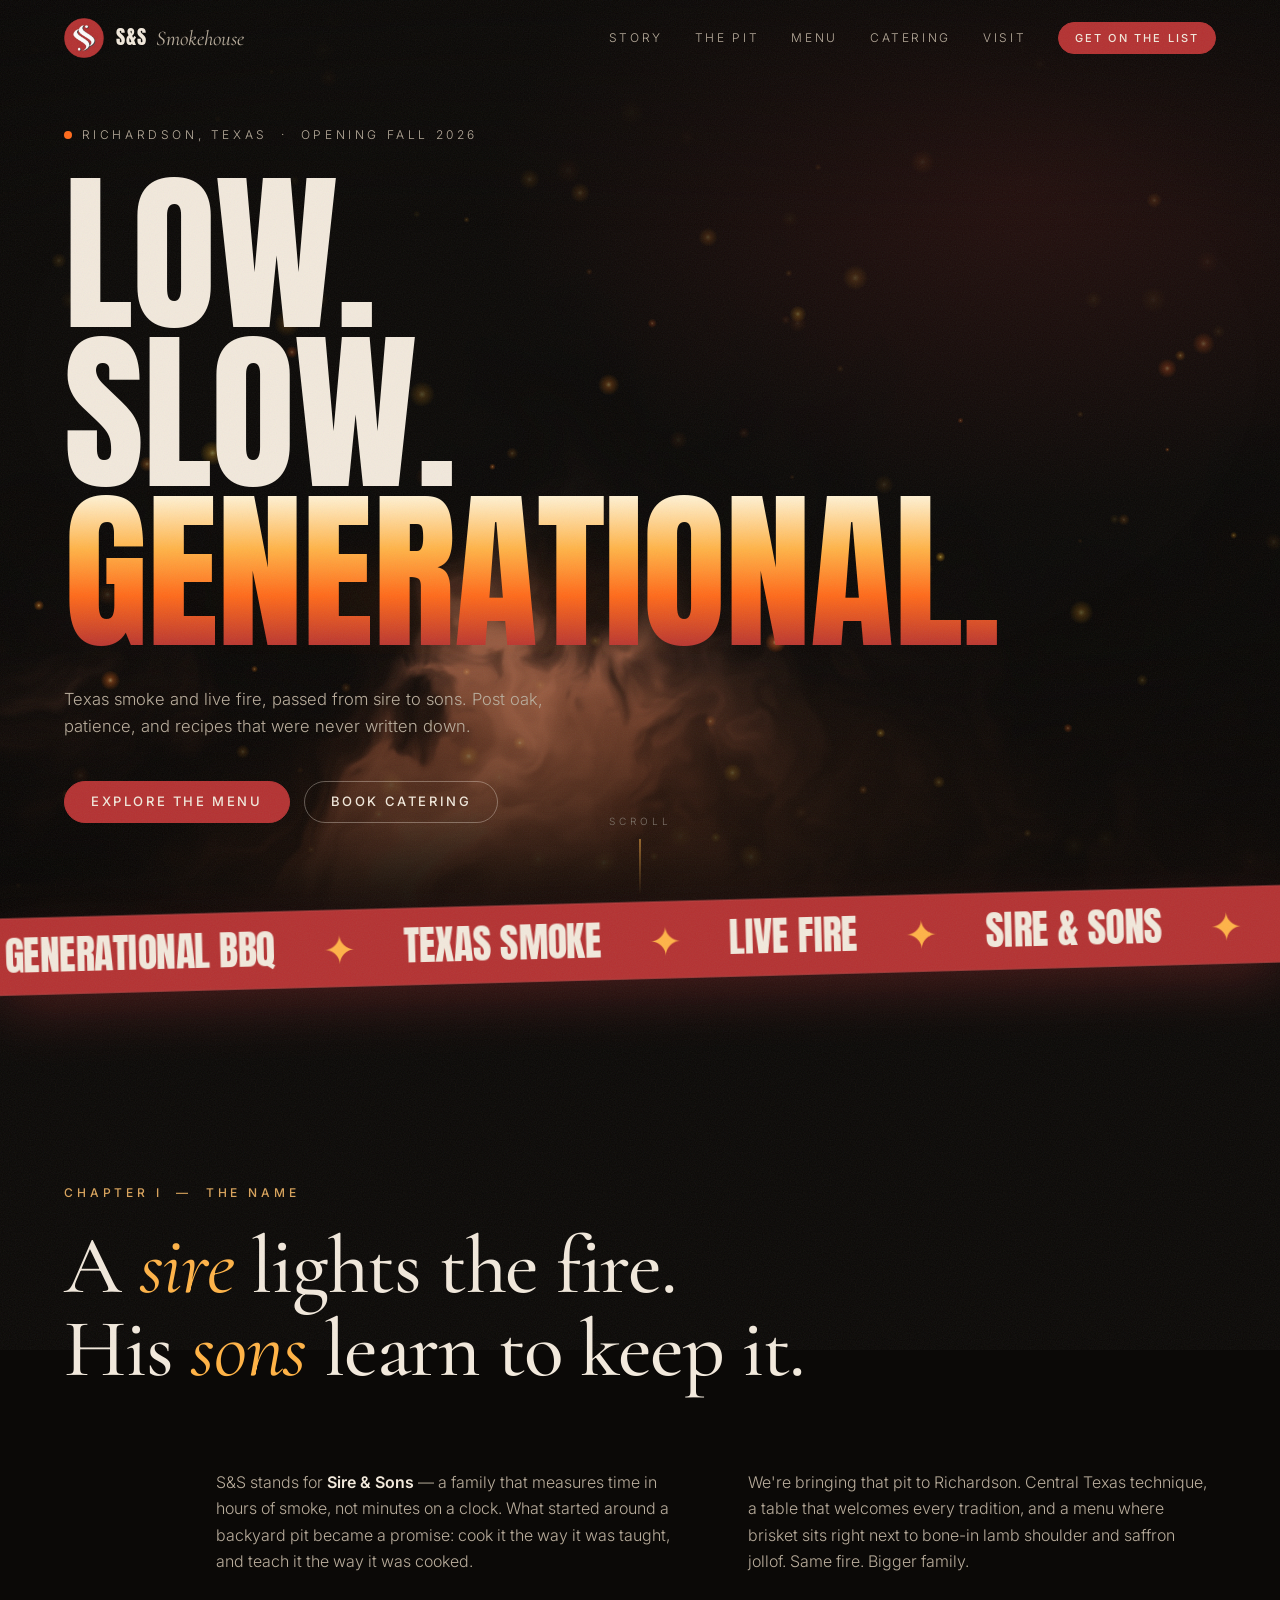
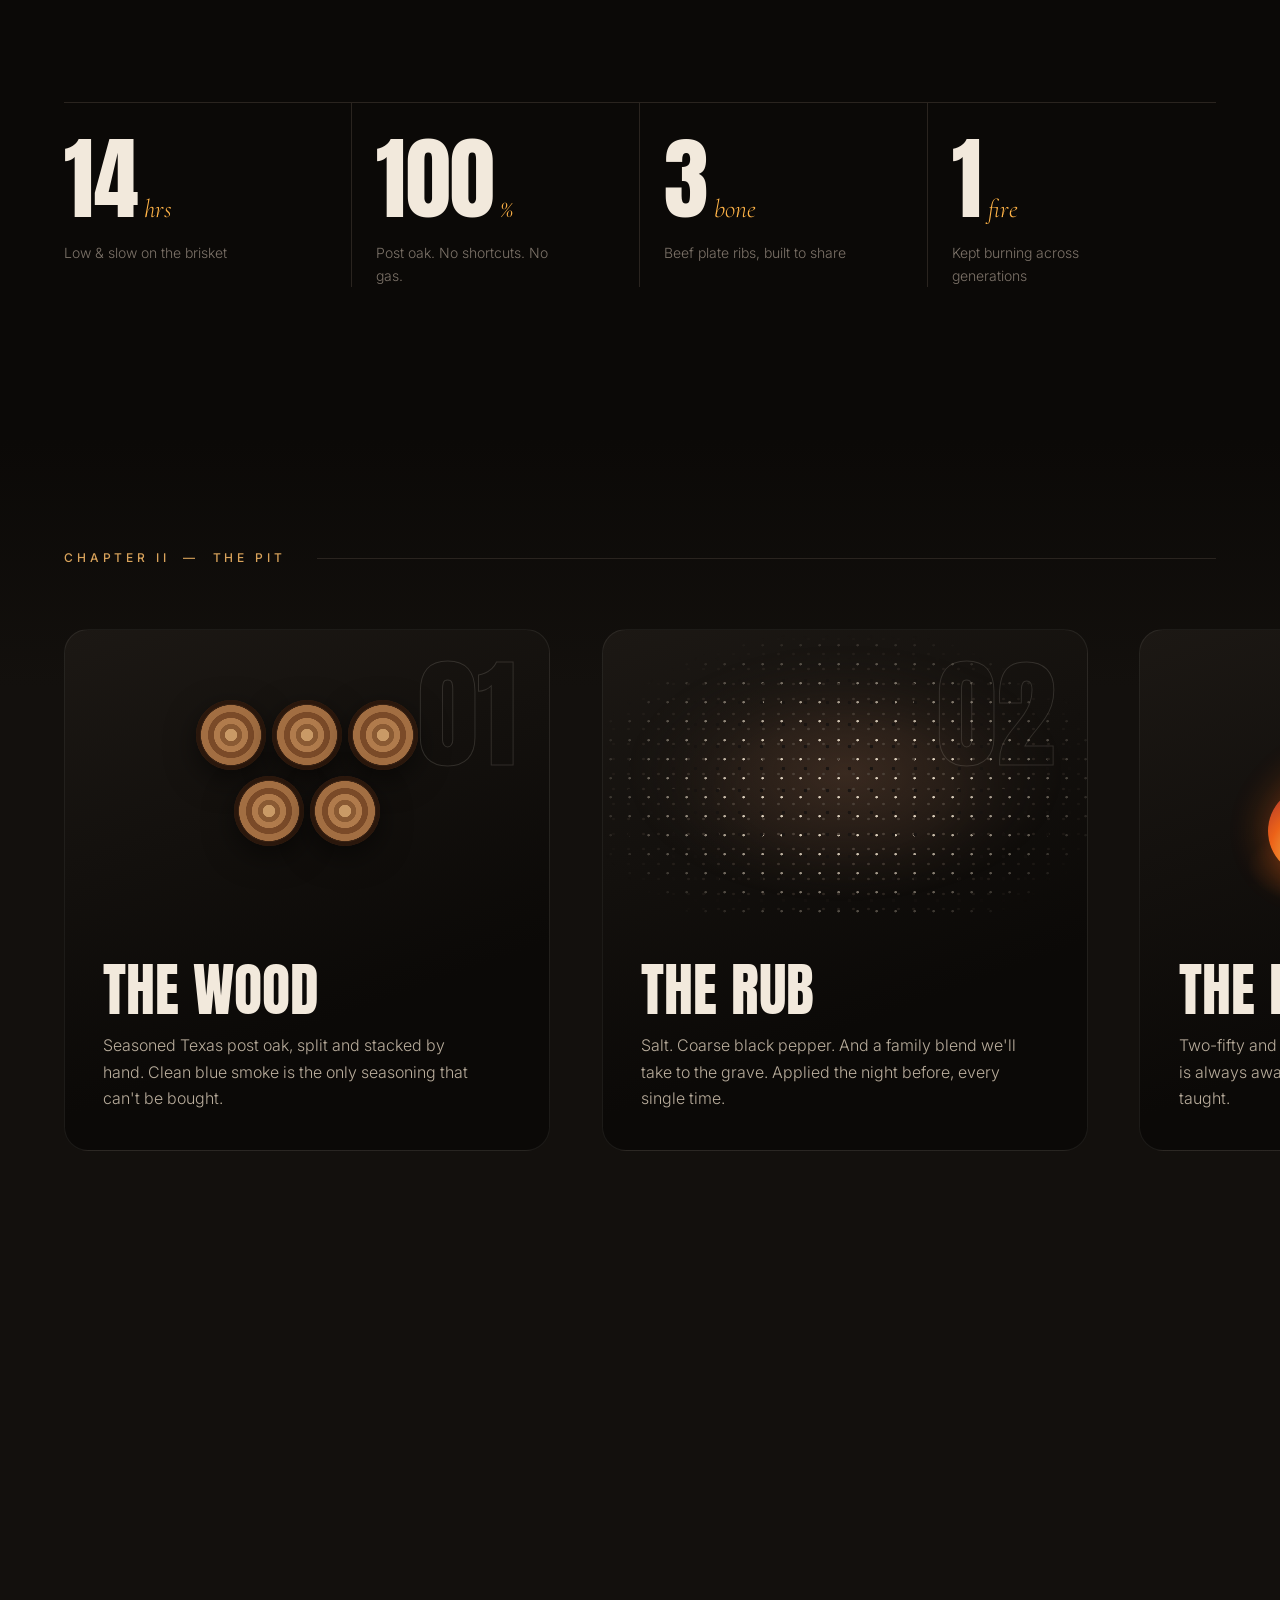
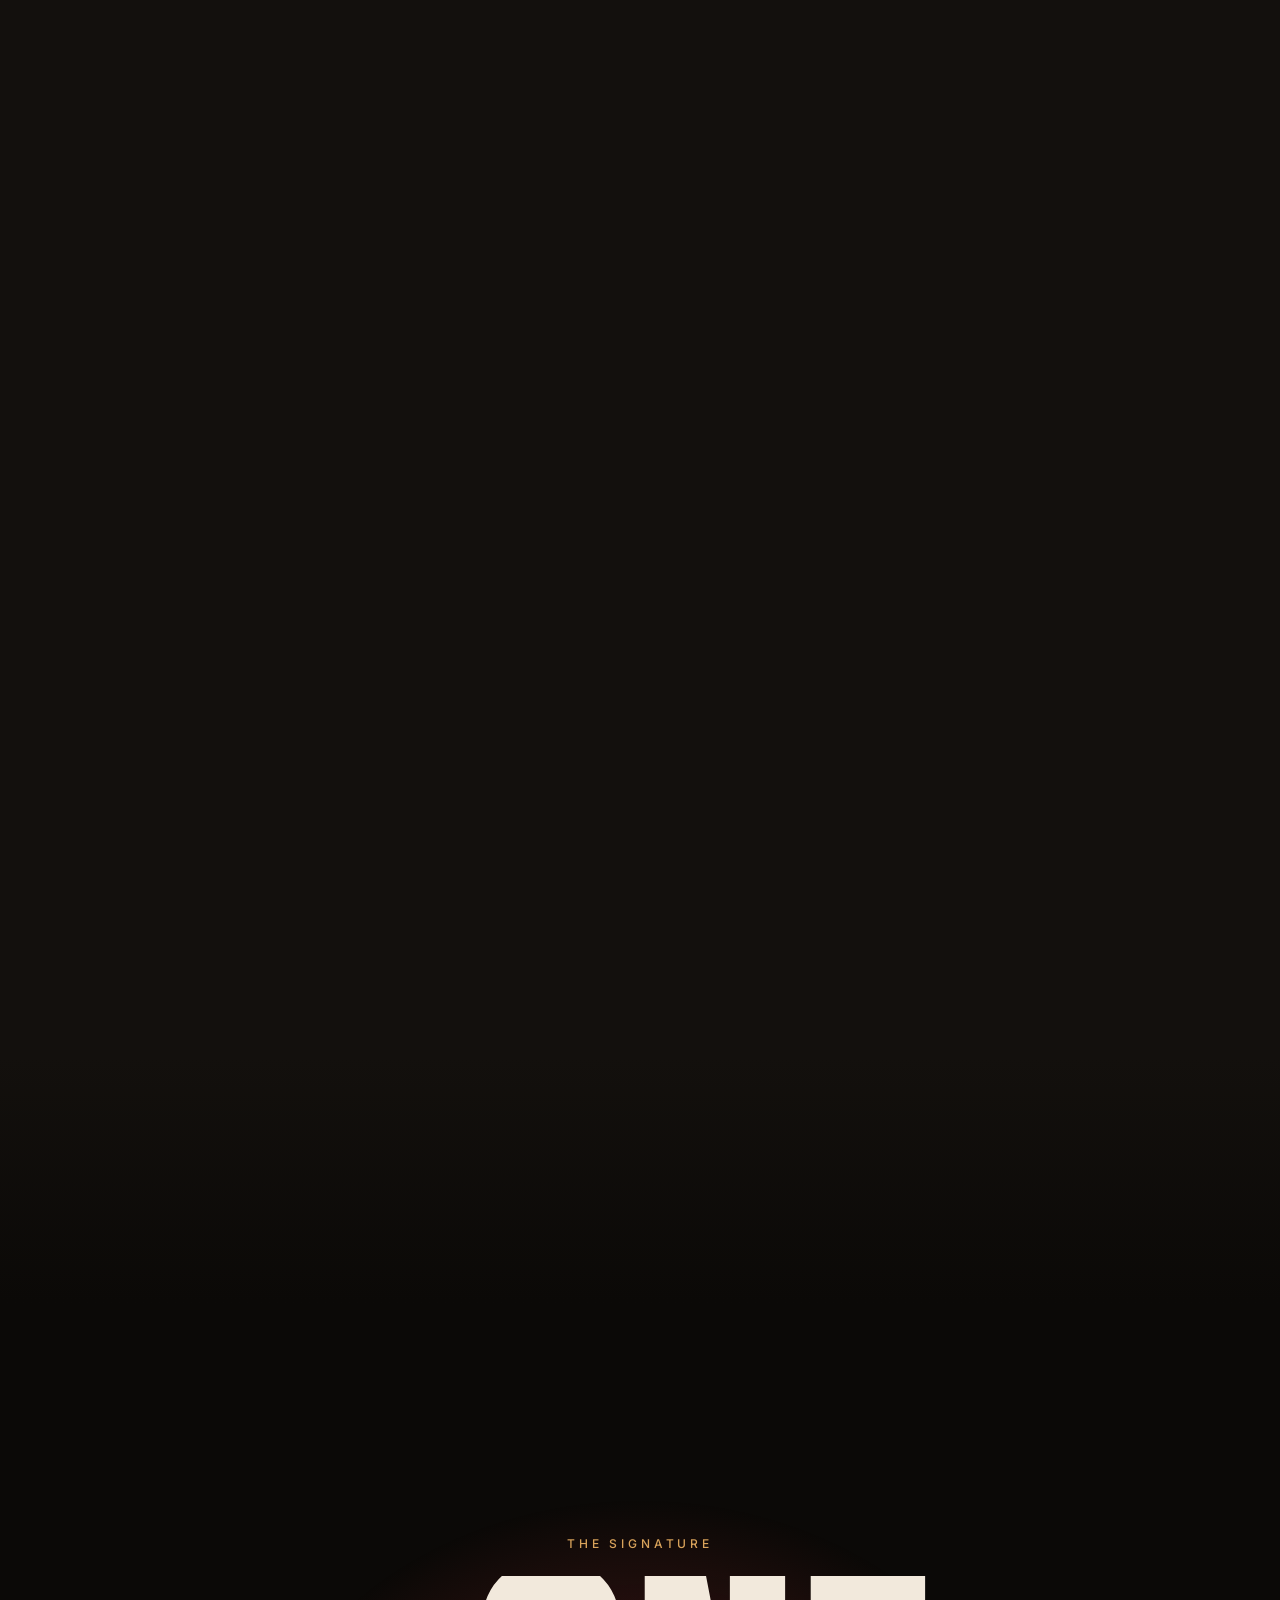
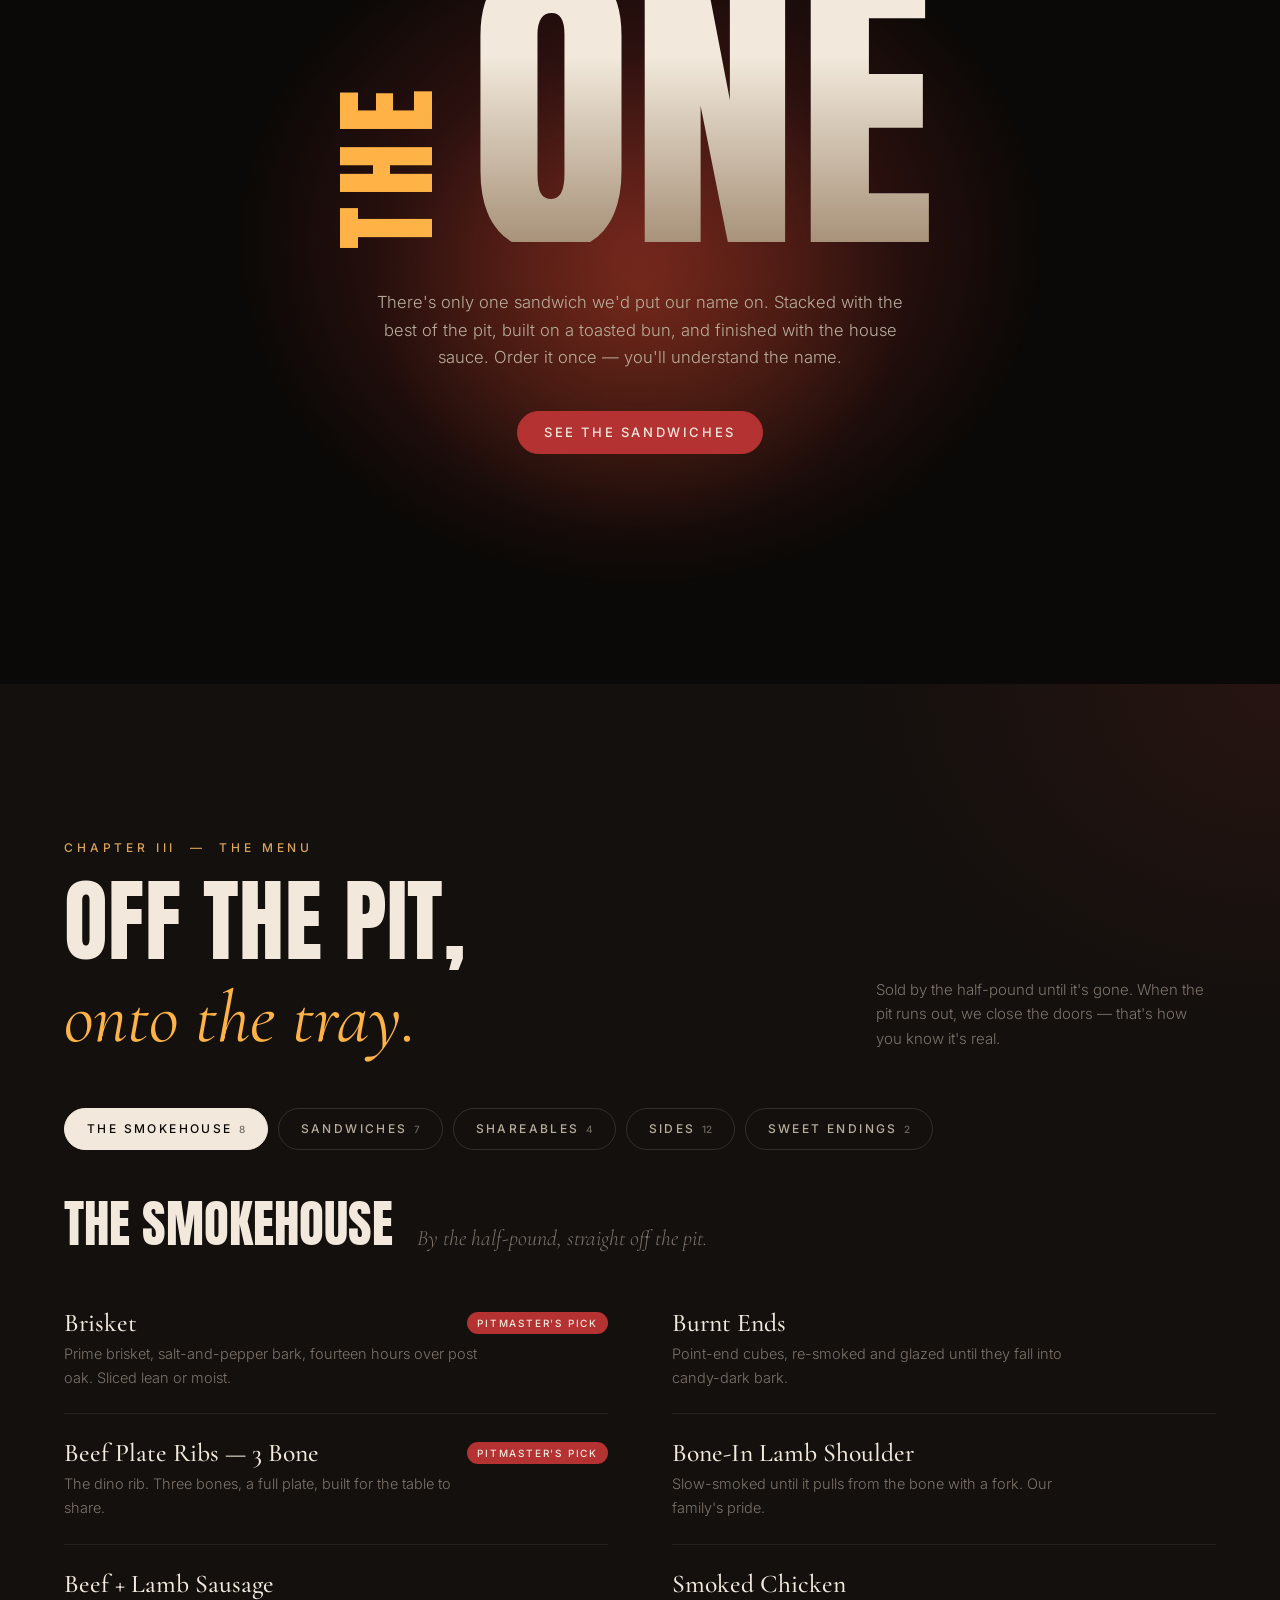
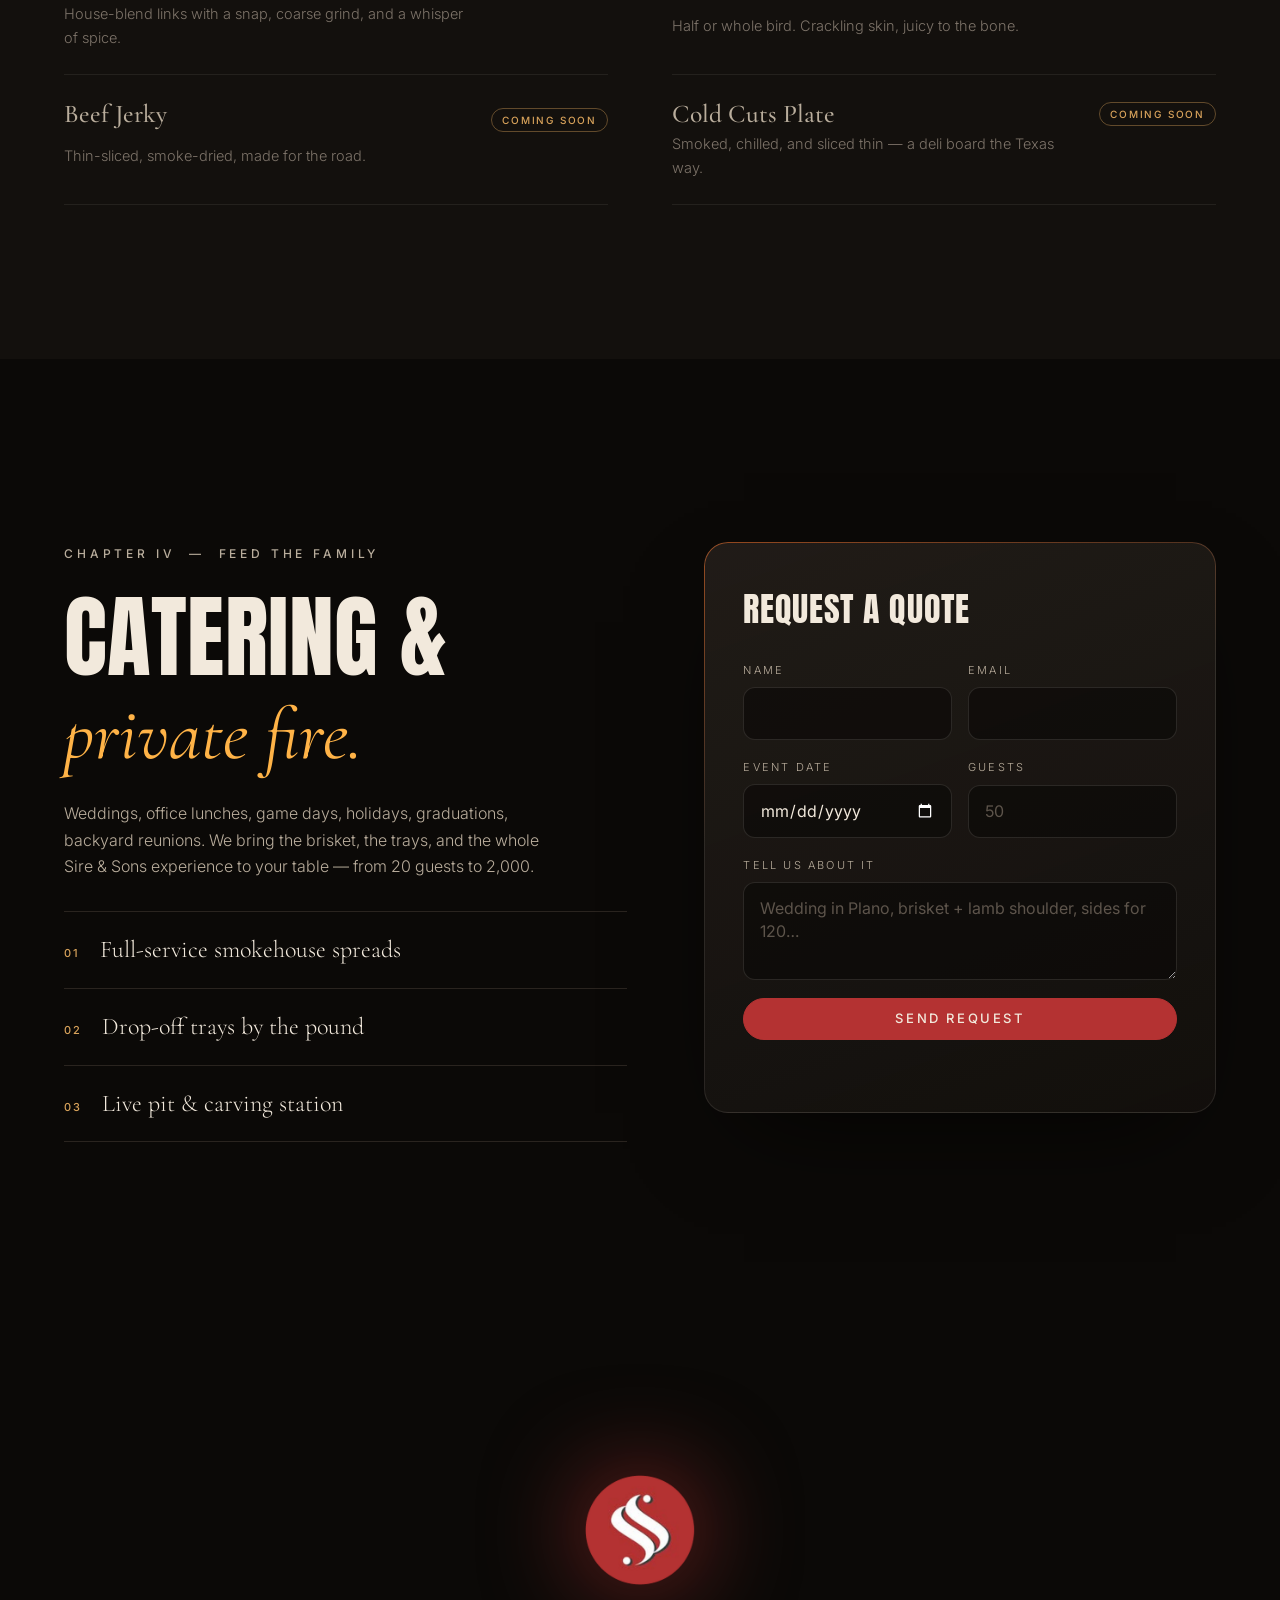
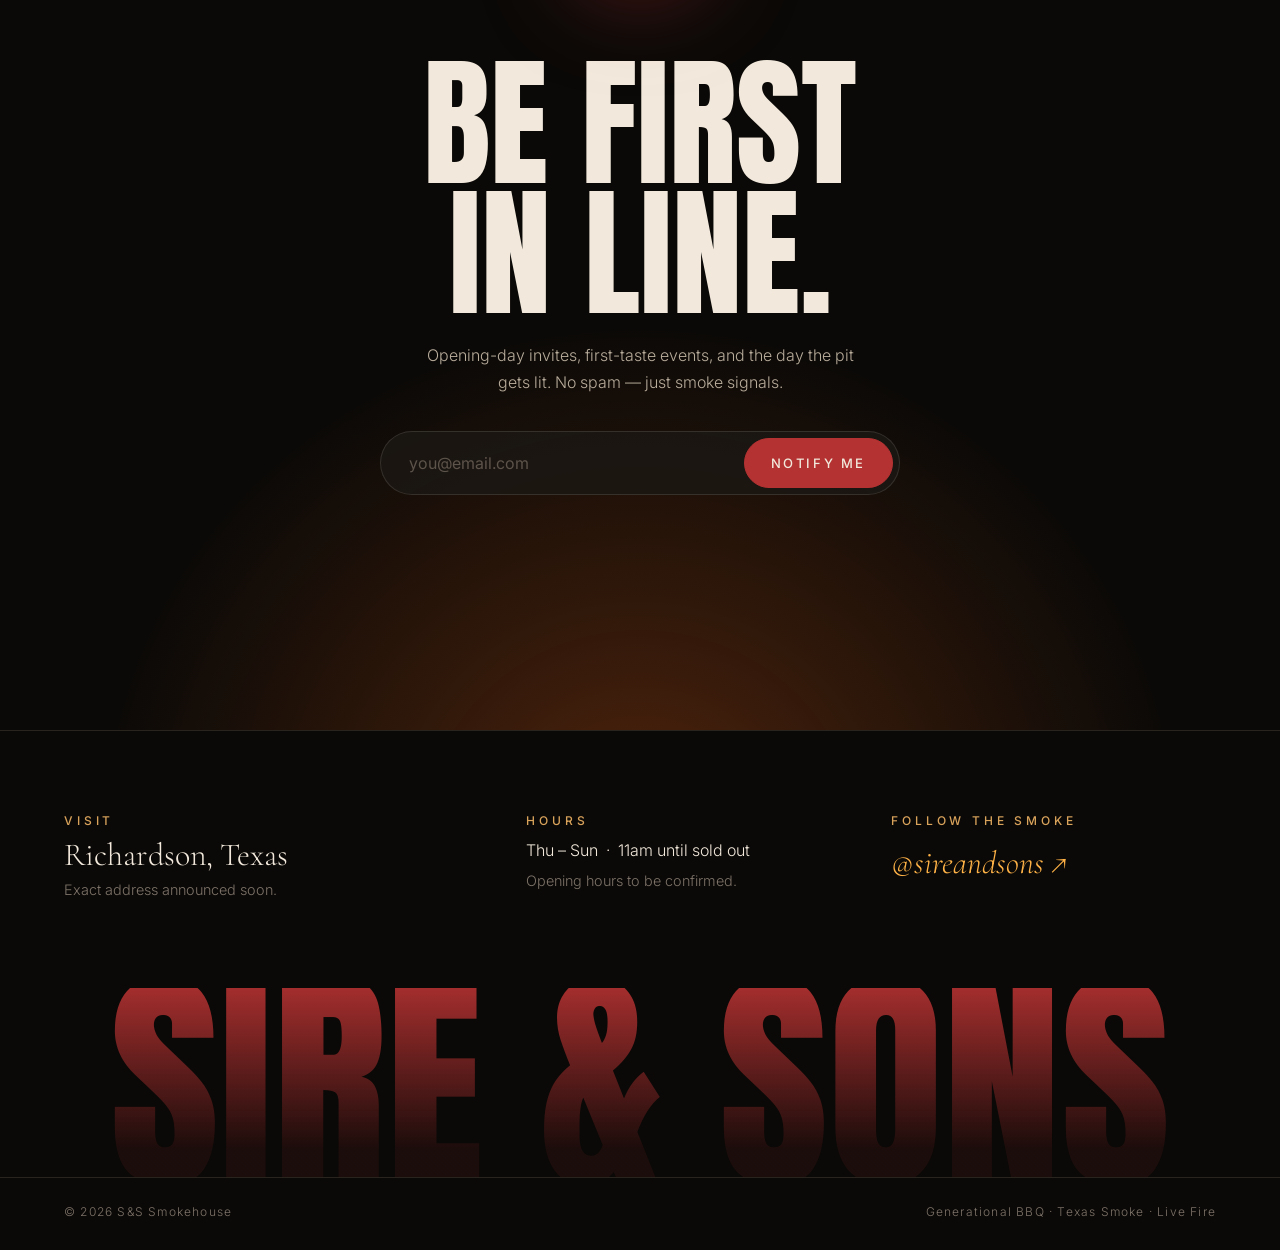
==== index.html @ 509655df "Build cinematic S&S Smokehouse landing page Single-page static site: WebGL smoke hero with ember par" ====
<!doctype html>
<html lang="en">
<head>
  <meta charset="utf-8" />
  <meta name="viewport" content="width=device-width, initial-scale=1" />
  <title>S&amp;S Smokehouse — Generational BBQ · Richardson, TX</title>
  <meta name="description" content="S&amp;S Smokehouse by Sire &amp; Sons. Generational BBQ, Texas smoke, live fire. Opening Fall 2026 in Richardson, TX." />
  <meta name="theme-color" content="#0b0907" />
  <meta property="og:title" content="S&amp;S Smokehouse — Generational BBQ" />
  <meta property="og:description" content="Texas smoke. Live fire. Opening Fall 2026 in Richardson, TX." />
  <meta property="og:image" content="assets/logo-mark.png" />
  <link rel="icon" type="image/png" href="assets/favicon.png" />
  <link rel="preconnect" href="https://fonts.googleapis.com" />
  <link rel="preconnect" href="https://fonts.gstatic.com" crossorigin />
  <link href="https://fonts.googleapis.com/css2?family=Anton&family=Cormorant+Garamond:ital,wght@0,500;1,400;1,500&family=Inter:wght@300;400;500;600&display=swap" rel="stylesheet" />
  <link rel="stylesheet" href="styles.css" />
</head>
<body>
  <!-- Preloader -->
  <div class="loader" id="loader" aria-hidden="true">
    <img src="assets/logo-mark.png" alt="" class="loader__mark" />
    <p class="loader__text">Lighting the pit</p>
    <div class="loader__bar"><span></span></div>
  </div>

  <div class="grain" aria-hidden="true"></div>
  <div class="cursor-glow" aria-hidden="true"></div>

  <!-- Nav -->
  <header class="nav" id="nav">
    <a href="#top" class="nav__brand" aria-label="S&amp;S Smokehouse home">
      <img src="assets/logo-mark.png" alt="" width="40" height="40" />
      <span>S&amp;S <em>Smokehouse</em></span>
    </a>
    <nav class="nav__links" aria-label="Primary">
      <a href="#story">Story</a>
      <a href="#pit">The Pit</a>
      <a href="#menu">Menu</a>
      <a href="#catering">Catering</a>
      <a href="#visit">Visit</a>
    </nav>
    <a href="#list" class="btn btn--small">Get on the list</a>
    <button class="nav__toggle" id="navToggle" aria-label="Open menu" aria-expanded="false"><span></span><span></span></button>
  </header>

  <main id="top">
    <!-- HERO -->
    <section class="hero" id="hero">
      <canvas class="hero__smoke" id="smoke" aria-hidden="true"></canvas>
      <canvas class="hero__embers" id="embers" aria-hidden="true"></canvas>
      <div class="hero__vignette" aria-hidden="true"></div>

      <div class="hero__content">
        <p class="eyebrow reveal-up" style="--d:.2s"><span class="dot"></span> Richardson, Texas &nbsp;·&nbsp; Opening Fall 2026</p>
        <h1 class="hero__title" aria-label="Low. Slow. Generational.">
          <span class="line"><span class="split">Low.</span></span>
          <span class="line"><span class="split">Slow.</span></span>
          <span class="line line--fire"><span class="split">Generational.</span></span>
        </h1>
        <p class="hero__sub reveal-up" style="--d:1.1s">
          Texas smoke and live fire, passed from sire to sons. Post&nbsp;oak, patience, and recipes that were never written down.
        </p>
        <div class="hero__cta reveal-up" style="--d:1.3s">
          <a href="#menu" class="btn">Explore the menu</a>
          <a href="#catering" class="btn btn--ghost">Book catering</a>
        </div>
      </div>

      <a href="#story" class="scroll-cue" aria-label="Scroll to story">
        <span>Scroll</span>
        <i></i>
      </a>
    </section>

    <!-- MARQUEE -->
    <div class="marquee" aria-hidden="true">
      <div class="marquee__track">
        <span>Generational BBQ</span><b>✦</b><span>Texas Smoke</span><b>✦</b><span>Live Fire</span><b>✦</b><span>Sire &amp; Sons</span><b>✦</b><span>Richardson, TX</span><b>✦</b>
        <span>Generational BBQ</span><b>✦</b><span>Texas Smoke</span><b>✦</b><span>Live Fire</span><b>✦</b><span>Sire &amp; Sons</span><b>✦</b><span>Richardson, TX</span><b>✦</b>
      </div>
    </div>

    <!-- STORY -->
    <section class="story" id="story">
      <div class="wrap">
        <p class="kicker reveal">Chapter I &nbsp;—&nbsp; The Name</p>
        <h2 class="story__quote reveal">
          A <em>sire</em> lights the fire.<br />
          His <em>sons</em> learn to keep it.
        </h2>
        <div class="story__grid">
          <p class="reveal">
            S&amp;S stands for <strong>Sire &amp; Sons</strong> — a family that measures time in hours of smoke, not minutes on a clock.
            What started around a backyard pit became a promise: cook it the way it was taught, and teach it the way it was cooked.
          </p>
          <p class="reveal">
            We're bringing that pit to Richardson. Central Texas technique, a table that welcomes every tradition, and a menu where brisket
            sits right next to bone-in lamb shoulder and saffron jollof. Same fire. Bigger family.
          </p>
        </div>
        <div class="stats">
          <div class="stat reveal"><span class="stat__num" data-count="14">0</span><span class="stat__unit">hrs</span><p>Low &amp; slow on the brisket</p></div>
          <div class="stat reveal"><span class="stat__num" data-count="100">0</span><span class="stat__unit">%</span><p>Post oak. No shortcuts. No gas.</p></div>
          <div class="stat reveal"><span class="stat__num" data-count="3">0</span><span class="stat__unit">bone</span><p>Beef plate ribs, built to share</p></div>
          <div class="stat reveal"><span class="stat__num" data-count="1">0</span><span class="stat__unit">fire</span><p>Kept burning across generations</p></div>
        </div>
      </div>
    </section>

    <!-- THE PIT — pinned horizontal scroll -->
    <section class="pit" id="pit">
      <div class="pit__sticky">
        <div class="pit__head">
          <p class="kicker">Chapter II &nbsp;—&nbsp; The Pit</p>
          <div class="pit__progress"><span id="pitProgress"></span></div>
        </div>
        <div class="pit__track" id="pitTrack">
          <article class="pit__panel">
            <div class="pit__art pit__art--wood" aria-hidden="true"><i></i><i></i><i></i><i></i><i></i></div>
            <span class="pit__num">01</span>
            <h3>The Wood</h3>
            <p>Seasoned Texas post oak, split and stacked by hand. Clean blue smoke is the only seasoning that can't be bought.</p>
          </article>
          <article class="pit__panel">
            <div class="pit__art pit__art--rub" aria-hidden="true"></div>
            <span class="pit__num">02</span>
            <h3>The Rub</h3>
            <p>Salt. Coarse black pepper. And a family blend we'll take to the grave. Applied the night before, every single time.</p>
          </article>
          <article class="pit__panel">
            <div class="pit__art pit__art--fire" aria-hidden="true"><i></i><i></i><i></i></div>
            <span class="pit__num">03</span>
            <h3>The Fire</h3>
            <p>Two-fifty and holding. Through the night, someone is always awake, tending the fire the way they were taught.</p>
          </article>
          <article class="pit__panel">
            <div class="pit__art pit__art--rest" aria-hidden="true"><i></i></div>
            <span class="pit__num">04</span>
            <h3>The Rest</h3>
            <p>Wrapped in butcher paper and left alone. The bark sets. The juices settle. The hardest part is waiting.</p>
          </article>
          <article class="pit__panel">
            <div class="pit__art pit__art--slice" aria-hidden="true"><i></i><i></i><i></i><i></i><i></i><i></i></div>
            <span class="pit__num">05</span>
            <h3>The Slice</h3>
            <p>Against the grain, pencil-thick, a smoke ring you can see from across the room. Then it's yours.</p>
          </article>
        </div>
      </div>
    </section>

    <!-- SIGNATURE -->
    <section class="signature" id="signature">
      <div class="signature__glow" aria-hidden="true"></div>
      <div class="wrap signature__inner">
        <p class="kicker reveal">The Signature</p>
        <h2 class="signature__title reveal"><span>THE</span><span>ONE</span></h2>
        <p class="signature__lede reveal">
          There's only one sandwich we'd put our name on. Stacked with the best of the pit, built on a toasted bun, and finished with
          the house sauce. Order it once — you'll understand the name.
        </p>
        <a href="#menu" class="btn reveal" data-tab="sandwiches">See the sandwiches</a>
      </div>
    </section>

    <!-- MENU -->
    <section class="menu" id="menu">
      <div class="wrap">
        <div class="menu__head">
          <div>
            <p class="kicker reveal">Chapter III &nbsp;—&nbsp; The Menu</p>
            <h2 class="section-title reveal">Off the pit,<br /><em>onto the tray.</em></h2>
          </div>
          <p class="menu__note reveal">Sold by the half-pound until it's gone. When the pit runs out, we close the doors — that's how you know it's real.</p>
        </div>

        <div class="tabs reveal" role="tablist" aria-label="Menu categories" id="menuTabs"></div>
        <div class="menu__panels" id="menuPanels"></div>
      </div>
    </section>

    <!-- CATERING -->
    <section class="catering" id="catering">
      <div class="wrap catering__grid">
        <div class="catering__copy">
          <p class="kicker reveal">Chapter IV &nbsp;—&nbsp; Feed the Family</p>
          <h2 class="section-title reveal">Catering &amp;<br /><em>private fire.</em></h2>
          <p class="reveal">Weddings, office lunches, game days, holidays, graduations, backyard reunions. We bring the brisket, the trays, and the whole Sire &amp; Sons experience to your table — from 20 guests to 2,000.</p>
          <ul class="catering__list reveal">
            <li><span>01</span> Full-service smokehouse spreads</li>
            <li><span>02</span> Drop-off trays by the pound</li>
            <li><span>03</span> Live pit &amp; carving station</li>
          </ul>
        </div>
        <form class="card form reveal" id="cateringForm" novalidate>
          <h3>Request a quote</h3>
          <div class="form__row">
            <label>Name<input name="name" required autocomplete="name" /></label>
            <label>Email<input name="email" type="email" required autocomplete="email" /></label>
          </div>
          <div class="form__row">
            <label>Event date<input name="date" type="date" /></label>
            <label>Guests<input name="guests" type="number" min="10" step="5" placeholder="50" /></label>
          </div>
          <label>Tell us about it<textarea name="details" rows="3" placeholder="Wedding in Plano, brisket + lamb shoulder, sides for 120…"></textarea></label>
          <button class="btn btn--full" type="submit">Send request</button>
          <p class="form__msg" role="status" aria-live="polite"></p>
        </form>
      </div>
    </section>

    <!-- LIST / OPENING -->
    <section class="list" id="list">
      <canvas class="list__embers" id="embers2" aria-hidden="true"></canvas>
      <div class="wrap list__inner">
        <img src="assets/logo-mark.png" alt="S&amp;S Smokehouse mark" class="list__mark reveal" width="120" height="120" />
        <p class="kicker reveal">Opening Fall 2026 &nbsp;·&nbsp; Richardson, TX</p>
        <h2 class="list__title reveal">Be first<br />in line.</h2>
        <p class="reveal">Opening-day invites, first-taste events, and the day the pit gets lit. No spam — just smoke signals.</p>
        <form class="list__form reveal" id="listForm" novalidate>
          <input type="email" name="email" placeholder="you@email.com" aria-label="Email address" required autocomplete="email" />
          <button class="btn" type="submit">Notify me</button>
        </form>
        <p class="form__msg list__msg" role="status" aria-live="polite"></p>
      </div>
    </section>
  </main>

  <!-- FOOTER / VISIT -->
  <footer class="footer" id="visit">
    <div class="wrap footer__grid">
      <div>
        <p class="kicker">Visit</p>
        <p class="footer__big">Richardson, Texas</p>
        <p class="muted">Exact address announced soon.</p>
      </div>
      <div>
        <p class="kicker">Hours</p>
        <p>Thu – Sun &nbsp;·&nbsp; 11am until sold out</p>
        <p class="muted">Opening hours to be confirmed.</p>
      </div>
      <div>
        <p class="kicker">Follow the smoke</p>
        <a class="footer__ig" href="https://instagram.com/sireandsons" target="_blank" rel="noopener">@sireandsons ↗</a>
      </div>
    </div>
    <div class="footer__word" aria-hidden="true">SIRE&nbsp;&amp;&nbsp;SONS</div>
    <div class="wrap footer__base">
      <span>© <span id="year">2026</span> S&amp;S Smokehouse</span>
      <span>Generational BBQ · Texas Smoke · Live Fire</span>
    </div>
  </footer>

  <script src="main.js"></script>
</body>
</html>
---- styles.css ----
/* ==========================================================================
   S&S Smokehouse — cinematic landing page
   ========================================================================== */

:root {
  --char: #0b0907;
  --char-2: #13100d;
  --char-3: #1c1814;
  --ash: #2a241f;
  --bone: #f2e9dc;
  --bone-dim: #b9ad9c;
  --smoke: #7d7369;
  --brand: #b43232;      /* logo red */
  --brand-deep: #7d1c1c;
  --ember: #ff6a1a;
  --flame: #ffb347;
  --gold: #d9a35b;

  --f-display: "Anton", "Impact", sans-serif;
  --f-serif: "Cormorant Garamond", Georgia, serif;
  --f-body: "Inter", system-ui, -apple-system, sans-serif;

  --ease: cubic-bezier(.2, .7, .1, 1);
  --gutter: clamp(16px, 5vw, 72px);
  --max: 1320px;
}

*, *::before, *::after { box-sizing: border-box; }
html { scroll-behavior: smooth; -webkit-text-size-adjust: 100%; }
body {
  margin: 0;
  background: var(--char);
  color: var(--bone);
  font-family: var(--f-body);
  font-weight: 300;
  font-size: clamp(16px, 1.05vw, 18px);
  line-height: 1.65;
  overflow-x: hidden;
  -webkit-font-smoothing: antialiased;
}
body.is-loading { overflow: hidden; }
img { max-width: 100%; display: block; }
a { color: inherit; text-decoration: none; }
em { font-family: var(--f-serif); font-style: italic; font-weight: 400; }
strong { font-weight: 600; color: var(--bone); }
::selection { background: var(--brand); color: var(--bone); }

.wrap { width: 100%; max-width: var(--max); margin: 0 auto; padding: 0 var(--gutter); }
.muted { color: var(--smoke); font-size: .9em; }

.kicker {
  font-family: var(--f-body);
  font-size: 12px;
  letter-spacing: .32em;
  text-transform: uppercase;
  color: var(--gold);
  font-weight: 500;
  margin: 0 0 1.4rem;
}
.section-title {
  font-family: var(--f-display);
  font-weight: 400;
  text-transform: uppercase;
  font-size: clamp(48px, 7vw, 112px);
  line-height: .92;
  letter-spacing: .005em;
  margin: 0;
}
.section-title em {
  text-transform: none;
  color: var(--flame);
  font-size: .82em;
  letter-spacing: 0;
}

/* ---------- Buttons ---------- */
.btn {
  --bg: var(--brand);
  position: relative;
  display: inline-flex;
  align-items: center;
  justify-content: center;
  gap: .6em;
  padding: 1.05em 2em;
  font: 500 13px/1 var(--f-body);
  letter-spacing: .2em;
  text-transform: uppercase;
  color: var(--bone);
  background: var(--bg);
  border: 1px solid var(--bg);
  border-radius: 999px;
  cursor: pointer;
  overflow: hidden;
  isolation: isolate;
  transition: transform .4s var(--ease), box-shadow .4s var(--ease), border-color .4s;
}
.btn::before {
  content: "";
  position: absolute; inset: 0;
  background: radial-gradient(120% 120% at 50% 120%, var(--flame), var(--ember) 40%, transparent 70%);
  opacity: 0;
  transform: translateY(40%);
  transition: opacity .5s var(--ease), transform .5s var(--ease);
  z-index: -1;
}
.btn:hover { transform: translateY(-2px); box-shadow: 0 14px 40px -12px rgba(255, 106, 26, .55); }
.btn:hover::before { opacity: 1; transform: none; }
.btn--ghost { --bg: transparent; border-color: rgba(242, 233, 220, .35); }
.btn--ghost:hover { border-color: var(--flame); }
.btn--small { padding: .85em 1.4em; font-size: 11px; }
.btn--full { width: 100%; }
.btn:focus-visible, a:focus-visible, button:focus-visible, input:focus-visible, textarea:focus-visible {
  outline: 2px solid var(--flame); outline-offset: 3px;
}

/* ---------- Loader ---------- */
.loader {
  position: fixed; inset: 0; z-index: 100;
  display: grid; place-content: center; justify-items: center; gap: 18px;
  background: var(--char);
  transition: opacity .9s var(--ease), visibility .9s;
}
.loader__mark { width: 84px; height: 84px; animation: breathe 1.6s ease-in-out infinite; filter: drop-shadow(0 0 30px rgba(180, 50, 50, .6)); }
.loader__text { margin: 0; font-size: 11px; letter-spacing: .4em; text-transform: uppercase; color: var(--bone-dim); }
.loader__bar { width: 160px; height: 1px; background: var(--ash); overflow: hidden; }
.loader__bar span { display: block; height: 100%; width: 100%; background: linear-gradient(90deg, var(--brand), var(--flame)); transform-origin: left; animation: load 1.4s var(--ease) forwards; }
.loader.is-done { opacity: 0; visibility: hidden; }
@keyframes load { from { transform: scaleX(0); } to { transform: scaleX(1); } }
@keyframes breathe { 50% { transform: scale(1.06); filter: drop-shadow(0 0 50px rgba(255, 106, 26, .7)); } }

/* ---------- Grain + cursor ---------- */
.grain {
  position: fixed; inset: -50%; z-index: 90; pointer-events: none;
  opacity: .07;
  background-image: url("data:image/svg+xml,%3Csvg xmlns='http://www.w3.org/2000/svg' width='200' height='200'%3E%3Cfilter id='n'%3E%3CfeTurbulence type='fractalNoise' baseFrequency='.85' numOctaves='3' stitchTiles='stitch'/%3E%3C/filter%3E%3Crect width='100%25' height='100%25' filter='url(%23n)'/%3E%3C/svg%3E");
  animation: grain 1s steps(6) infinite;
}
@keyframes grain {
  0%, 100% { transform: translate(0, 0); }
  20% { transform: translate(-3%, 2%); }
  40% { transform: translate(2%, -4%); }
  60% { transform: translate(-4%, -2%); }
  80% { transform: translate(3%, 3%); }
}
.cursor-glow {
  position: fixed; left: 0; top: 0; z-index: 1; pointer-events: none;
  width: 520px; height: 520px; margin: -260px 0 0 -260px;
  border-radius: 50%;
  background: radial-gradient(circle, rgba(255, 106, 26, .10), transparent 65%);
  mix-blend-mode: screen;
  opacity: 0;
  transition: opacity .6s;
}
@media (hover: hover) and (pointer: fine) { .cursor-glow.is-on { opacity: 1; } }

/* ---------- Nav ---------- */
.nav {
  position: fixed; top: 0; left: 0; right: 0; z-index: 50;
  display: flex; align-items: center; gap: 2rem;
  padding: 18px var(--gutter);
  transition: background .5s, padding .5s var(--ease), backdrop-filter .5s, transform .5s var(--ease);
}
.nav.is-scrolled {
  background: rgba(11, 9, 7, .72);
  backdrop-filter: blur(14px) saturate(1.2);
  -webkit-backdrop-filter: blur(14px) saturate(1.2);
  padding-top: 12px; padding-bottom: 12px;
  border-bottom: 1px solid rgba(242, 233, 220, .06);
}
.nav.is-hidden { transform: translateY(-100%); }
.nav__brand { display: flex; align-items: center; gap: 12px; font-family: var(--f-display); font-size: 20px; letter-spacing: .06em; text-transform: uppercase; margin-right: auto; }
.nav__brand img { width: 40px; height: 40px; }
.nav__brand em { font-family: var(--f-serif); text-transform: none; font-size: 1.05em; letter-spacing: 0; color: var(--bone-dim); margin-left: 2px; }
.nav__links { display: flex; gap: 2rem; }
.nav__links a { position: relative; font-size: 12px; letter-spacing: .22em; text-transform: uppercase; color: var(--bone-dim); transition: color .3s; }
.nav__links a::after { content: ""; position: absolute; left: 0; right: 0; bottom: -6px; height: 1px; background: var(--flame); transform: scaleX(0); transform-origin: right; transition: transform .4s var(--ease); }
.nav__links a:hover { color: var(--bone); }
.nav__links a:hover::after { transform: scaleX(1); transform-origin: left; }
.nav__toggle { display: none; }

/* ---------- Hero ---------- */
.hero {
  position: relative;
  min-height: 100svh;
  display: flex; align-items: center;
  padding: 120px var(--gutter) 100px;
  overflow: hidden;
  background:
    radial-gradient(70% 55% at 50% 110%, rgba(255, 106, 26, .35), transparent 70%),
    radial-gradient(60% 50% at 80% 20%, rgba(180, 50, 50, .15), transparent 70%),
    var(--char);
}
.hero__smoke, .hero__embers { position: absolute; inset: 0; width: 100%; height: 100%; }
.hero__embers { mix-blend-mode: screen; }
.hero__vignette {
  position: absolute; inset: 0; pointer-events: none;
  background:
    radial-gradient(120% 90% at 50% 40%, transparent 40%, rgba(5, 4, 3, .85) 100%),
    linear-gradient(to bottom, rgba(11, 9, 7, .6), transparent 25%, transparent 70%, var(--char));
}
.hero__content { position: relative; z-index: 2; width: 100%; max-width: var(--max); margin: 0 auto; }
.eyebrow {
  display: inline-flex; align-items: center; gap: .8em;
  font-size: 12px; letter-spacing: .3em; text-transform: uppercase; color: var(--bone-dim);
  margin: 0 0 2rem;
}
.dot { width: 8px; height: 8px; border-radius: 50%; background: var(--ember); box-shadow: 0 0 0 0 rgba(255, 106, 26, .7); animation: pulse 2s infinite; }
@keyframes pulse { 70% { box-shadow: 0 0 0 12px rgba(255, 106, 26, 0); } 100% { box-shadow: 0 0 0 0 rgba(255, 106, 26, 0); } }

.hero__title {
  font-family: var(--f-display);
  font-weight: 400;
  text-transform: uppercase;
  font-size: clamp(64px, 13.5vw, 230px);
  line-height: .9;
  letter-spacing: -.005em;
  margin: 0 0 2rem;
}
.hero__title .line { display: block; overflow: hidden; padding-bottom: .02em; }
.hero__title .split { display: inline-block; }
.hero__title .char { display: inline-block; transform: translateY(110%) rotate(6deg); opacity: 0; transition: transform 1.1s var(--ease), opacity 1.1s var(--ease); transition-delay: var(--cd, 0s); }
.is-ready .hero__title .char { transform: none; opacity: 1; }
.line--fire .char {
  background: linear-gradient(180deg, #fff3d6 0%, var(--flame) 35%, var(--ember) 65%, var(--brand) 100%);
  -webkit-background-clip: text; background-clip: text;
  color: transparent;
}
.line--fire { text-shadow: none; position: relative; }
.line--fire::after { content: ""; position: absolute; left: 0; right: 30%; bottom: 10%; height: 50%; background: radial-gradient(50% 50% at 50% 50%, rgba(255, 106, 26, .22), transparent 70%); filter: blur(30px); z-index: -1; pointer-events: none; }
.hero__sub { max-width: 520px; font-size: clamp(16px, 1.3vw, 20px); color: var(--bone-dim); margin: 0 0 2.5rem; }
.hero__cta { display: flex; flex-wrap: wrap; gap: 14px; }

.reveal-up { opacity: 0; transform: translateY(24px); transition: opacity 1s var(--ease), transform 1s var(--ease); transition-delay: var(--d, 0s); }
.is-ready .reveal-up { opacity: 1; transform: none; }

.scroll-cue {
  position: absolute; z-index: 2; left: 50%; bottom: 28px; transform: translateX(-50%);
  display: grid; justify-items: center; gap: 10px;
  font-size: 10px; letter-spacing: .4em; text-transform: uppercase; color: var(--smoke);
}
.scroll-cue i { width: 1px; height: 56px; background: linear-gradient(var(--flame), transparent); transform-origin: top; animation: drip 2.2s var(--ease) infinite; }
@keyframes drip { 0% { transform: scaleY(0); } 50% { transform: scaleY(1); transform-origin: top; } 51% { transform-origin: bottom; } 100% { transform: scaleY(0); transform-origin: bottom; } }

/* ---------- Marquee ---------- */
.marquee {
  position: relative; z-index: 2;
  border-block: 1px solid rgba(242, 233, 220, .08);
  background: var(--brand);
  overflow: hidden;
  transform: rotate(-1.5deg) scale(1.03);
  margin: -20px 0 0;
  box-shadow: 0 20px 60px -20px rgba(180, 50, 50, .6);
}
.marquee__track { display: flex; width: max-content; animation: marquee 32s linear infinite; }
.marquee span, .marquee b {
  font-family: var(--f-display); font-weight: 400; text-transform: uppercase;
  font-size: clamp(22px, 3vw, 40px); padding: .45em .6em; white-space: nowrap; line-height: 1;
}
.marquee b { color: var(--flame); font-weight: 400; }
@keyframes marquee { to { transform: translateX(-50%); } }

/* ---------- Reveal on scroll ---------- */
.reveal { opacity: 0; transform: translateY(40px); transition: opacity 1.1s var(--ease), transform 1.1s var(--ease); }
.reveal.is-in { opacity: 1; transform: none; }

/* ---------- Story ---------- */
.story { padding: clamp(120px, 16vw, 220px) 0 clamp(100px, 12vw, 160px); position: relative; }
.story__quote {
  font-family: var(--f-serif);
  font-weight: 500;
  font-size: clamp(40px, 6.4vw, 104px);
  line-height: 1.02;
  letter-spacing: -.015em;
  margin: 0 0 clamp(48px, 6vw, 88px);
  max-width: 22ch;
}
.story__quote em { color: var(--flame); }
.story__grid { display: grid; grid-template-columns: 1fr 1fr; gap: clamp(24px, 5vw, 80px); max-width: 1000px; margin-left: auto; color: var(--bone-dim); }
.story__grid p { margin: 0; }
.stats { display: grid; grid-template-columns: repeat(4, 1fr); margin-top: clamp(80px, 10vw, 140px); border-top: 1px solid var(--ash); }
.stat { padding: 32px 24px 0 0; border-right: 1px solid var(--ash); }
.stat:last-child { border-right: 0; }
.stat + .stat { padding-left: 24px; }
.stat__num { font-family: var(--f-display); font-size: clamp(56px, 7vw, 110px); line-height: 1; }
.stat__unit { font-family: var(--f-serif); font-style: italic; font-size: clamp(20px, 2vw, 30px); color: var(--flame); margin-left: 6px; }
.stat p { margin: 10px 0 0; font-size: 14px; color: var(--smoke); max-width: 22ch; }
.stat:nth-child(2) { transition-delay: .1s; }
.stat:nth-child(3) { transition-delay: .2s; }
.stat:nth-child(4) { transition-delay: .3s; }

/* ---------- The Pit (horizontal) ---------- */
.pit { position: relative; height: 500vh; background: linear-gradient(var(--char), var(--char-2) 10%, var(--char-2) 90%, var(--char)); }
.pit__sticky { position: sticky; top: 0; height: 100vh; height: 100svh; overflow: hidden; display: flex; flex-direction: column; justify-content: center; }
.pit__head { position: absolute; top: clamp(90px, 12vh, 130px); left: var(--gutter); right: var(--gutter); display: flex; align-items: center; gap: 32px; }
.pit__head .kicker { margin: 0; white-space: nowrap; }
.pit__progress { flex: 1; height: 1px; background: var(--ash); }
.pit__progress span { display: block; height: 100%; background: linear-gradient(90deg, var(--brand), var(--flame)); transform: scaleX(0); transform-origin: left; }
.pit__track { display: flex; gap: clamp(24px, 4vw, 64px); padding: 0 var(--gutter); will-change: transform; }
.pit__panel {
  position: relative;
  flex: 0 0 clamp(300px, 38vw, 560px);
  min-height: 58vh;
  padding: clamp(28px, 3vw, 44px);
  border: 1px solid rgba(242, 233, 220, .08);
  border-radius: 24px;
  background: linear-gradient(160deg, var(--char-3), var(--char) 70%);
  display: flex; flex-direction: column; justify-content: flex-end;
  overflow: hidden;
}
.pit__num { position: absolute; top: 24px; right: 32px; font-family: var(--f-display); font-size: 120px; line-height: 1; color: transparent; -webkit-text-stroke: 1px rgba(242, 233, 220, .14); }
.pit__panel h3 { font-family: var(--f-display); font-weight: 400; text-transform: uppercase; font-size: clamp(40px, 4.5vw, 72px); line-height: 1; margin: 0 0 14px; }
.pit__panel p { margin: 0; color: var(--bone-dim); max-width: 38ch; }
.pit__art { position: absolute; inset: 0 0 45% 0; pointer-events: none; }

/* wood: stacked logs */
.pit__art--wood { display: grid; place-content: center; grid-template-columns: repeat(3, 70px); gap: 6px; justify-content: center; align-content: center; }
.pit__art--wood i { width: 70px; height: 70px; border-radius: 50%; background: radial-gradient(circle, #c99a66 0 12%, #8a5a33 13% 22%, #b07b4c 23% 34%, #7a4a28 35% 46%, #a26e42 47% 60%, #3d2414 61% 100%); box-shadow: inset 0 0 0 4px #2a170c, 0 10px 30px rgba(0,0,0,.5); }
.pit__art--wood i:nth-child(4) { grid-column: 1 / 2; margin-left: 38px; }
.pit__art--wood i:nth-child(5) { margin-left: 38px; }

/* rub: pepper speckle */
.pit__art--rub {
  background:
    radial-gradient(circle at 20% 30%, #1a1512 1.5px, transparent 2px) 0 0/22px 22px,
    radial-gradient(circle at 70% 60%, #4a3f36 1px, transparent 1.6px) 0 0/15px 15px,
    radial-gradient(circle at 40% 80%, #d8cbb8 1px, transparent 1.5px) 0 0/19px 19px,
    radial-gradient(60% 60% at 50% 50%, #3a2a20, transparent 75%);
  -webkit-mask: radial-gradient(55% 55% at 50% 55%, #000 40%, transparent 100%);
          mask: radial-gradient(55% 55% at 50% 55%, #000 40%, transparent 100%);
}

/* fire: flames */
.pit__art--fire { display: flex; justify-content: center; align-items: flex-end; padding-bottom: 10px; }
.pit__art--fire::before { content: ""; position: absolute; left: 10%; right: 10%; bottom: -40px; height: 180px; background: radial-gradient(50% 40% at 50% 50%, rgba(255, 106, 26, .55), transparent 70%); }
.pit__art--fire i { width: 90px; height: 90px; margin: 0 -18px 30px; border-radius: 0 50% 50% 50%; transform: rotate(45deg); background: radial-gradient(circle at 68% 68%, #fff6d8 0, var(--flame) 22%, var(--ember) 50%, var(--brand) 90%); box-shadow: 0 0 40px rgba(255, 106, 26, .45); opacity: .92; animation: flicker 1.6s ease-in-out infinite alternate; }
.pit__art--fire i:nth-child(2) { width: 120px; height: 120px; margin-bottom: 44px; animation-duration: 1.2s; }
.pit__art--fire i:nth-child(3) { animation-duration: 1.9s; }
@keyframes flicker { 0% { transform: rotate(45deg) scale(1); } 33% { transform: rotate(49deg) scale(1.06, 1.12); } 66% { transform: rotate(41deg) scale(.95, 1.02); } 100% { transform: rotate(46deg) scale(1.04); } }

/* rest: butcher paper */
.pit__art--rest { display: grid; place-items: center; }
.pit__art--rest i { width: 62%; height: 48%; border-radius: 10px; background: linear-gradient(135deg, #d9c7a8, #b89c76 50%, #9b7f5a); box-shadow: 0 20px 50px rgba(0,0,0,.6), inset 0 0 40px rgba(90, 50, 20, .35); transform: rotate(-8deg); position: relative; }
.pit__art--rest i::before, .pit__art--rest i::after { content: ""; position: absolute; inset: 0; background: linear-gradient(115deg, transparent 45%, rgba(0,0,0,.18) 46%, transparent 52%); border-radius: inherit; }
.pit__art--rest i::after { background: radial-gradient(40% 30% at 60% 40%, rgba(120, 60, 20, .35), transparent 70%); }

/* slice: brisket slices */
.pit__art--slice { display: flex; justify-content: center; align-items: center; gap: 0; transform: rotate(-6deg); }
.pit__art--slice i { width: 46px; height: 150px; margin-left: -14px; border-radius: 6px 6px 10px 10px; background: linear-gradient(90deg, #1b0e08 0 10%, #ff6a5a22 10% 11%, transparent 11%), linear-gradient(180deg, #120905 0 10%, #c0392b 10% 16%, #9e5b3f 16% 70%, #b9785a 70% 82%, #f0d9b5 82% 90%, #1b0e08 90%); box-shadow: -6px 0 16px rgba(0,0,0,.5); }
.pit__art--slice i:nth-child(odd) { transform: translateY(6px) rotate(2deg); }

/* ---------- Signature ---------- */
.signature { position: relative; padding: clamp(140px, 18vw, 260px) 0; overflow: hidden; text-align: center; }
.signature__glow { position: absolute; inset: 0; background: radial-gradient(45% 50% at 50% 55%, rgba(180, 50, 50, .45), transparent 70%), radial-gradient(30% 35% at 50% 60%, rgba(255, 106, 26, .25), transparent 70%); animation: glow 6s ease-in-out infinite alternate; }
@keyframes glow { to { transform: scale(1.12); opacity: .8; } }
.signature__inner { position: relative; display: grid; justify-items: center; }
.signature__title { font-family: var(--f-display); font-weight: 400; font-size: clamp(110px, 26vw, 420px); line-height: .8; margin: 0 0 40px; display: flex; gap: .12em; align-items: baseline; }
.signature__title span:first-child { font-size: .32em; writing-mode: vertical-rl; transform: rotate(180deg); color: var(--flame); letter-spacing: .1em; }
.signature__title span:last-child { background: linear-gradient(180deg, var(--bone) 30%, #a8927a 100%); -webkit-background-clip: text; background-clip: text; color: transparent; }
.signature__lede { max-width: 560px; color: var(--bone-dim); margin: 0 0 40px; font-size: clamp(16px, 1.3vw, 20px); }

/* ---------- Menu ---------- */
.menu { padding: clamp(100px, 12vw, 180px) 0; background: var(--char-2); position: relative; }
.menu::before { content: ""; position: absolute; inset: 0; background: radial-gradient(50% 40% at 100% 0%, rgba(180, 50, 50, .12), transparent 70%); pointer-events: none; }
.menu__head { display: flex; justify-content: space-between; align-items: flex-end; gap: 40px; margin-bottom: 56px; flex-wrap: wrap; }
.menu__note { max-width: 340px; color: var(--smoke); margin: 0; font-size: 15px; }
.tabs { display: flex; flex-wrap: wrap; gap: 10px; margin-bottom: 48px; position: relative; }
.tab {
  font: 500 12px/1 var(--f-body); letter-spacing: .2em; text-transform: uppercase;
  padding: 14px 22px; border-radius: 999px;
  border: 1px solid rgba(242, 233, 220, .14);
  background: transparent; color: var(--bone-dim);
  cursor: pointer; transition: all .35s var(--ease);
}
.tab:hover { color: var(--bone); border-color: rgba(242, 233, 220, .35); }
.tab[aria-selected="true"] { background: var(--bone); color: var(--char); border-color: var(--bone); }
.tab small { opacity: .55; margin-left: 6px; letter-spacing: 0; }

.menu__panel { display: none; }
.menu__panel.is-active { display: block; animation: panelIn .7s var(--ease); }
@keyframes panelIn { from { opacity: 0; transform: translateY(18px); } }
.menu__intro { display: flex; align-items: baseline; gap: 24px; margin-bottom: 28px; flex-wrap: wrap; }
.menu__intro h3 { font-family: var(--f-display); font-weight: 400; text-transform: uppercase; font-size: clamp(36px, 4vw, 60px); margin: 0; line-height: 1; }
.menu__intro p { margin: 0; color: var(--smoke); font-family: var(--f-serif); font-style: italic; font-size: 22px; }
.items { display: grid; grid-template-columns: repeat(2, 1fr); column-gap: clamp(32px, 5vw, 80px); }
.item {
  position: relative;
  display: grid; grid-template-columns: 1fr auto; align-items: baseline; gap: 4px 16px;
  padding: 24px 0;
  border-bottom: 1px solid rgba(242, 233, 220, .08);
  opacity: 0; transform: translateY(14px);
  animation: itemIn .6s var(--ease) forwards;
  animation-delay: calc(var(--i) * 50ms);
}
@keyframes itemIn { to { opacity: 1; transform: none; } }
.item::after { content: ""; position: absolute; left: 0; bottom: -1px; height: 1px; width: 100%; background: linear-gradient(90deg, var(--ember), transparent); transform: scaleX(0); transform-origin: left; transition: transform .6s var(--ease); }
.item:hover::after { transform: scaleX(1); }
.item h4 { margin: 0; font-family: var(--f-serif); font-weight: 500; font-size: clamp(22px, 2vw, 28px); line-height: 1.15; transition: color .3s, transform .4s var(--ease); }
.item:hover h4 { color: var(--flame); transform: translateX(6px); }
.item p { grid-column: 1 / -1; margin: 0; color: var(--smoke); font-size: 14.5px; max-width: 46ch; }
.tag { font: 500 10px/1 var(--f-body); letter-spacing: .18em; text-transform: uppercase; padding: 6px 10px; border-radius: 999px; white-space: nowrap; align-self: center; }
.tag--soon { color: var(--gold); border: 1px solid rgba(217, 163, 91, .4); }
.tag--sig { color: var(--char); background: var(--flame); }
.tag--pit { color: var(--bone); background: var(--brand); }
.item--soon h4 { color: var(--bone-dim); }

/* ---------- Catering ---------- */
.catering { padding: clamp(100px, 12vw, 180px) 0; position: relative; }
.catering__grid { display: grid; grid-template-columns: 1.1fr 1fr; gap: clamp(40px, 6vw, 100px); align-items: center; }
.catering__copy > p { color: var(--bone-dim); max-width: 48ch; margin: 32px 0; }
.catering__list { list-style: none; padding: 0; margin: 0; }
.catering__list li { display: flex; gap: 20px; align-items: baseline; padding: 18px 0; border-top: 1px solid var(--ash); font-family: var(--f-serif); font-size: 24px; }
.catering__list li:last-child { border-bottom: 1px solid var(--ash); }
.catering__list span { font: 500 11px/1 var(--f-body); letter-spacing: .2em; color: var(--gold); }

.card {
  position: relative;
  background: linear-gradient(160deg, rgba(42, 36, 31, .7), rgba(19, 16, 13, .9));
  border: 1px solid rgba(242, 233, 220, .1);
  border-radius: 24px;
  padding: clamp(24px, 3vw, 44px);
  box-shadow: 0 40px 100px -40px rgba(0, 0, 0, .8);
}
.card::before { content: ""; position: absolute; inset: -1px; border-radius: inherit; padding: 1px; background: linear-gradient(160deg, rgba(255, 106, 26, .5), transparent 40%); -webkit-mask: linear-gradient(#000 0 0) content-box, linear-gradient(#000 0 0); -webkit-mask-composite: xor; mask-composite: exclude; pointer-events: none; }
.form h3 { margin: 0 0 24px; font-family: var(--f-display); font-weight: 400; text-transform: uppercase; font-size: 34px; letter-spacing: .02em; }
.form label { display: grid; gap: 8px; font-size: 11px; letter-spacing: .2em; text-transform: uppercase; color: var(--bone-dim); margin-bottom: 18px; }
.form__row { display: grid; grid-template-columns: 1fr 1fr; gap: 16px; }
input, textarea {
  width: 100%;
  font: 400 16px/1.4 var(--f-body);
  color: var(--bone);
  background: rgba(11, 9, 7, .6);
  border: 1px solid rgba(242, 233, 220, .12);
  border-radius: 12px;
  padding: 14px 16px;
  transition: border-color .3s, background .3s;
  color-scheme: dark;
}
textarea { resize: vertical; }
input::placeholder, textarea::placeholder { color: #5d544b; }
input:focus, textarea:focus { border-color: var(--ember); background: rgba(11, 9, 7, .9); outline: none; }
.form__msg { margin: 14px 0 0; min-height: 1.4em; font-size: 14px; color: var(--flame); }
.is-invalid { border-color: var(--brand) !important; }

/* ---------- List / opening ---------- */
.list { position: relative; padding: clamp(120px, 14vw, 200px) 0; text-align: center; overflow: hidden; background: radial-gradient(60% 70% at 50% 110%, rgba(255, 106, 26, .28), transparent 70%), var(--char); }
.list__embers { position: absolute; inset: 0; width: 100%; height: 100%; mix-blend-mode: screen; }
.list__inner { position: relative; display: grid; justify-items: center; }
.list__mark { width: 110px; height: 110px; margin-bottom: 32px; filter: drop-shadow(0 0 50px rgba(180, 50, 50, .7)); }
.list__title { font-family: var(--f-display); font-weight: 400; text-transform: uppercase; font-size: clamp(64px, 11vw, 180px); line-height: .92; margin: 0 0 24px; }
.list__inner > p:not(.kicker) { color: var(--bone-dim); max-width: 46ch; margin: 0 0 36px; }
.list__form { display: flex; gap: 10px; width: 100%; max-width: 520px; padding: 6px; border-radius: 999px; background: rgba(28, 24, 20, .8); border: 1px solid rgba(242, 233, 220, .12); }
.list__form input { border: 0; background: transparent; border-radius: 999px; padding-left: 22px; }
.list__form input:focus { background: transparent; }
.list__form .btn { flex-shrink: 0; }
.list__msg { min-height: 1.4em; }

/* ---------- Footer ---------- */
.footer { background: var(--char); border-top: 1px solid var(--ash); padding-top: 80px; overflow: hidden; }
.footer__grid { display: grid; grid-template-columns: 1.3fr 1fr 1fr; gap: 40px; }
.footer__grid p { margin: 0 0 6px; }
.footer__big { font-family: var(--f-serif); font-size: 32px; line-height: 1.1; }
.footer__ig { font-family: var(--f-serif); font-size: 32px; font-style: italic; color: var(--flame); transition: color .3s; }
.footer__ig:hover { color: var(--bone); }
.footer__word {
  font-family: var(--f-display);
  font-size: 18.5vw;
  line-height: .8;
  text-align: center;
  white-space: nowrap;
  margin: 80px 0 0;
  background: linear-gradient(180deg, rgba(180, 50, 50, .9), rgba(180, 50, 50, .1) 85%);
  -webkit-background-clip: text; background-clip: text; color: transparent;
  user-select: none;
}
.footer__base { display: flex; justify-content: space-between; gap: 16px; flex-wrap: wrap; padding-top: 24px; padding-bottom: 28px; font-size: 12px; letter-spacing: .1em; color: var(--smoke); border-top: 1px solid var(--ash); }

/* ---------- Responsive ---------- */
@media (max-width: 960px) {
  .nav__links, .nav > .btn--small { display: none; }
  .nav__toggle { display: grid; gap: 6px; width: 44px; height: 44px; place-content: center; background: transparent; border: 1px solid rgba(242, 233, 220, .2); border-radius: 50%; cursor: pointer; }
  .nav__toggle span { width: 18px; height: 1.5px; background: var(--bone); transition: transform .4s var(--ease); }
  .nav.is-open .nav__toggle span:first-child { transform: translateY(3.75px) rotate(45deg); }
  .nav.is-open .nav__toggle span:last-child { transform: translateY(-3.75px) rotate(-45deg); }
  .nav.is-open { background: var(--char); }
  .nav.is-open .nav__links {
    display: flex; flex-direction: column; gap: 0;
    position: fixed; top: 76px; left: 0; right: 0; height: calc(100svh - 76px);
    padding: 24px var(--gutter); background: var(--char);
  }
  .nav.is-open .nav__links a { font-family: var(--f-display); font-size: 44px; letter-spacing: .02em; color: var(--bone); padding: 12px 0; border-bottom: 1px solid var(--ash); }
  .nav.is-open .nav__links a::after { display: none; }

  .story__grid, .catering__grid, .footer__grid { grid-template-columns: 1fr; }
  .stats { grid-template-columns: 1fr 1fr; }
  .stat:nth-child(2) { border-right: 0; }
  .stat:nth-child(3) { padding-left: 0; }
  .stat:nth-child(n+3) { border-top: 1px solid var(--ash); margin-top: 32px; }
  .items { grid-template-columns: 1fr; }
}
@media (max-width: 600px) {
  .form__row { grid-template-columns: 1fr; gap: 0; }
  .list__form { flex-direction: column; border-radius: 20px; }
  .list__form input { text-align: center; padding-left: 16px; }
  .pit__panel { flex-basis: 82vw; min-height: 62vh; }
  .pit__num { font-size: 84px; }
  .hero__cta .btn { flex: 1 1 100%; }
  .tab { padding: 12px 16px; font-size: 11px; }
  .footer__base { flex-direction: column; }
}

@media (prefers-reduced-motion: reduce) {
  *, *::before, *::after { animation-duration: .01ms !important; animation-iteration-count: 1 !important; transition-duration: .01ms !important; }
  html { scroll-behavior: auto; }
  .grain { animation: none; }
}
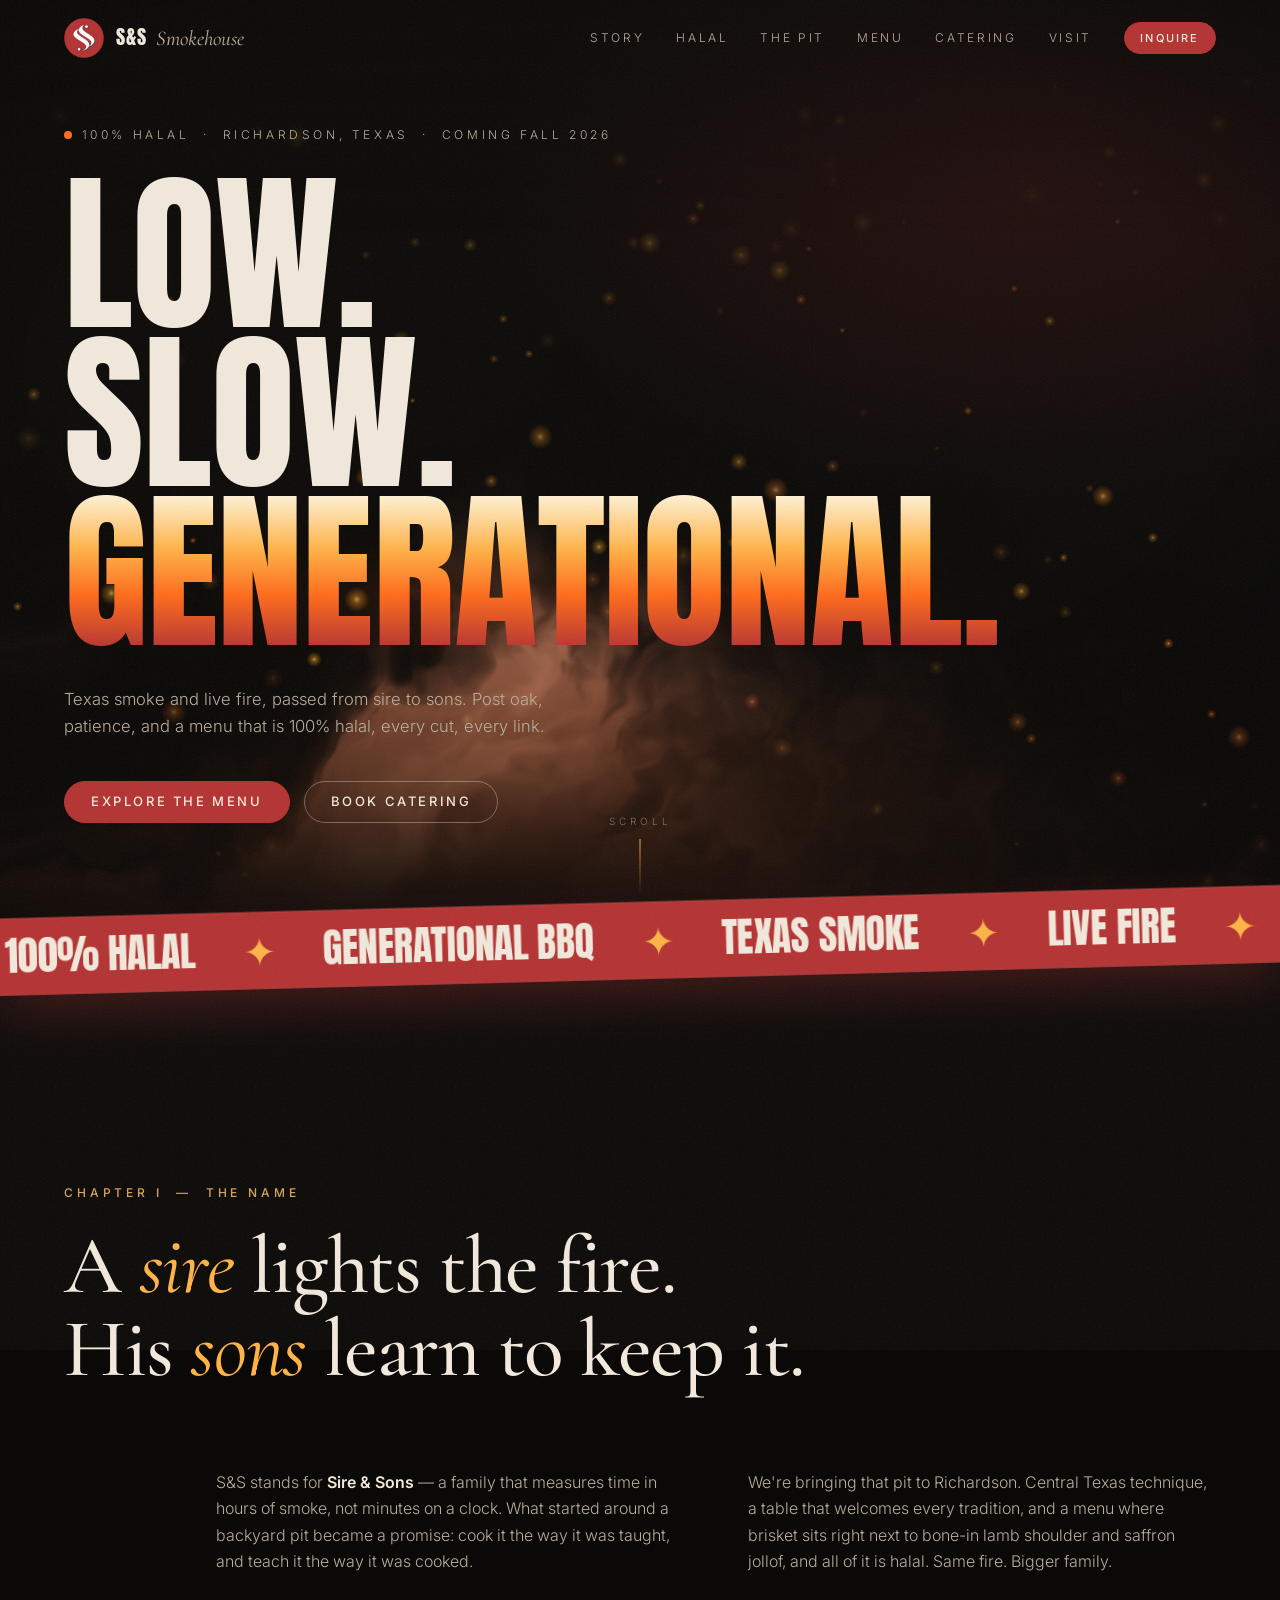
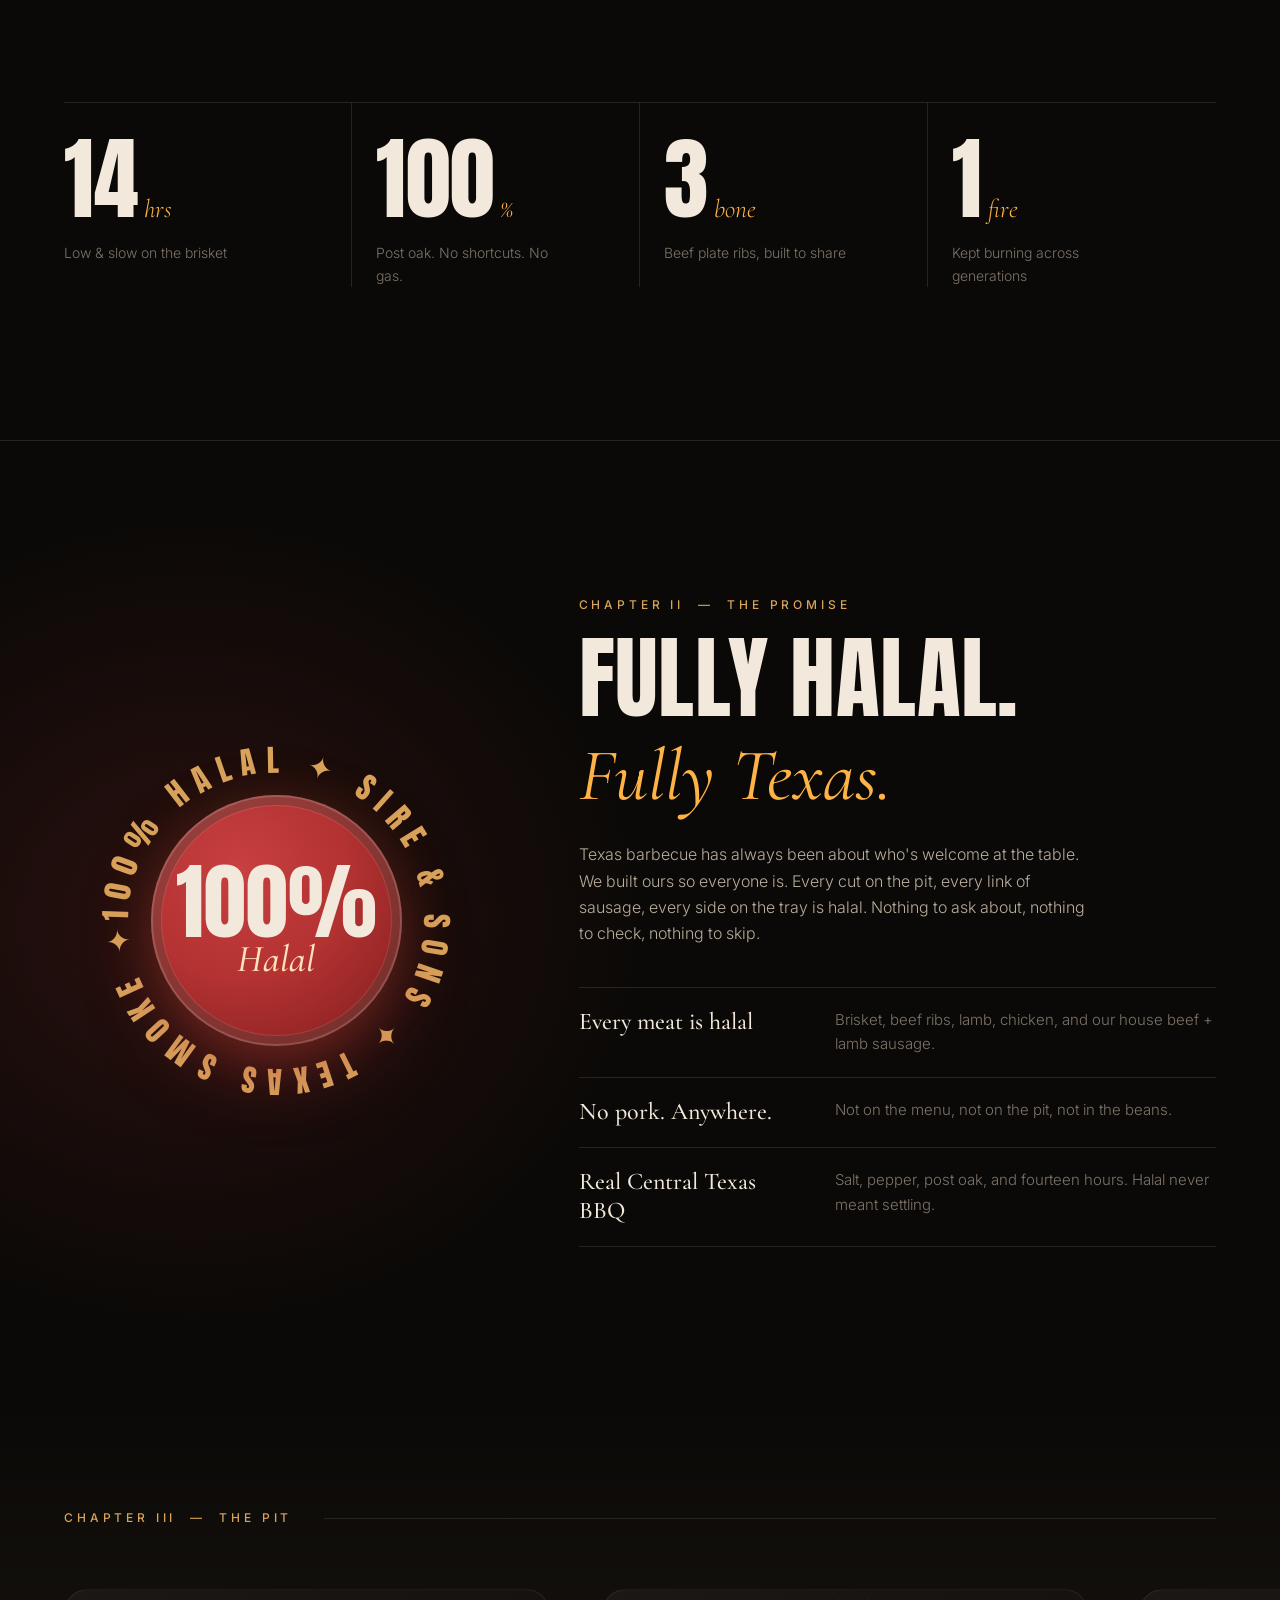
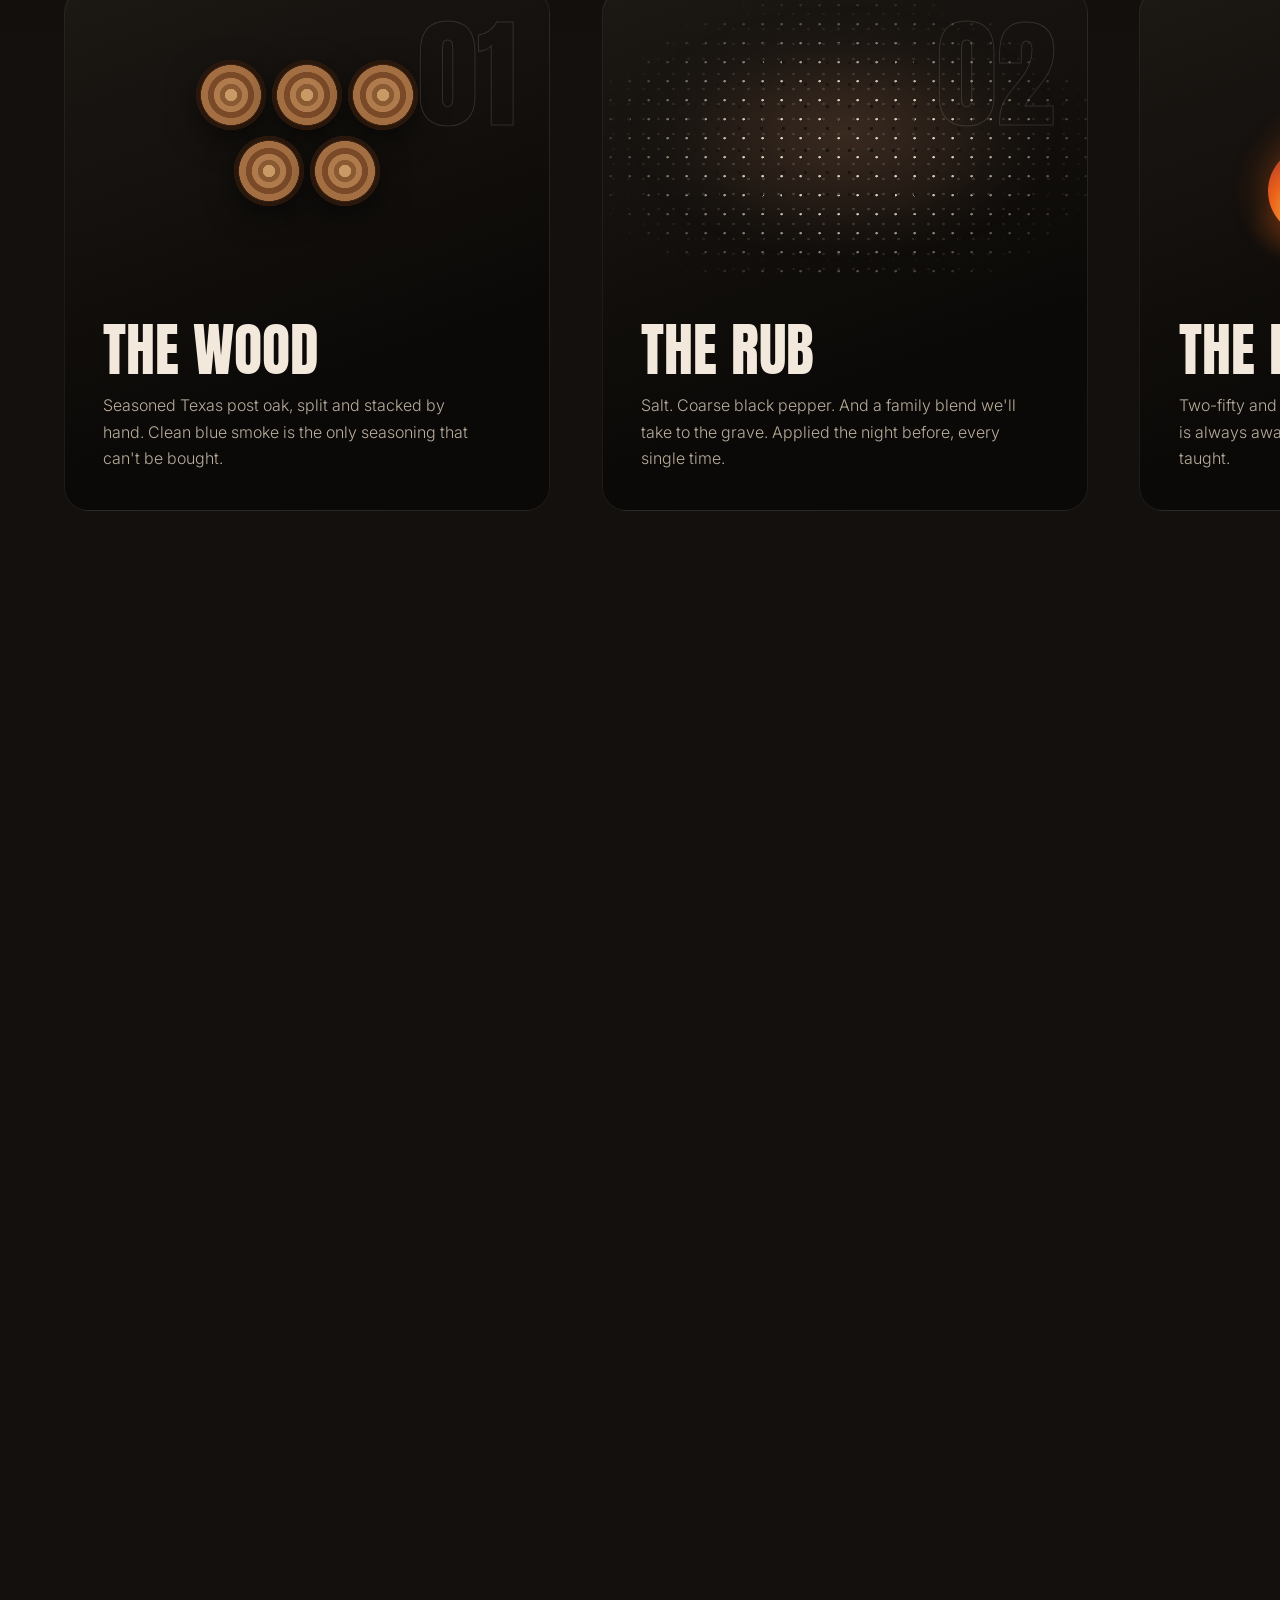
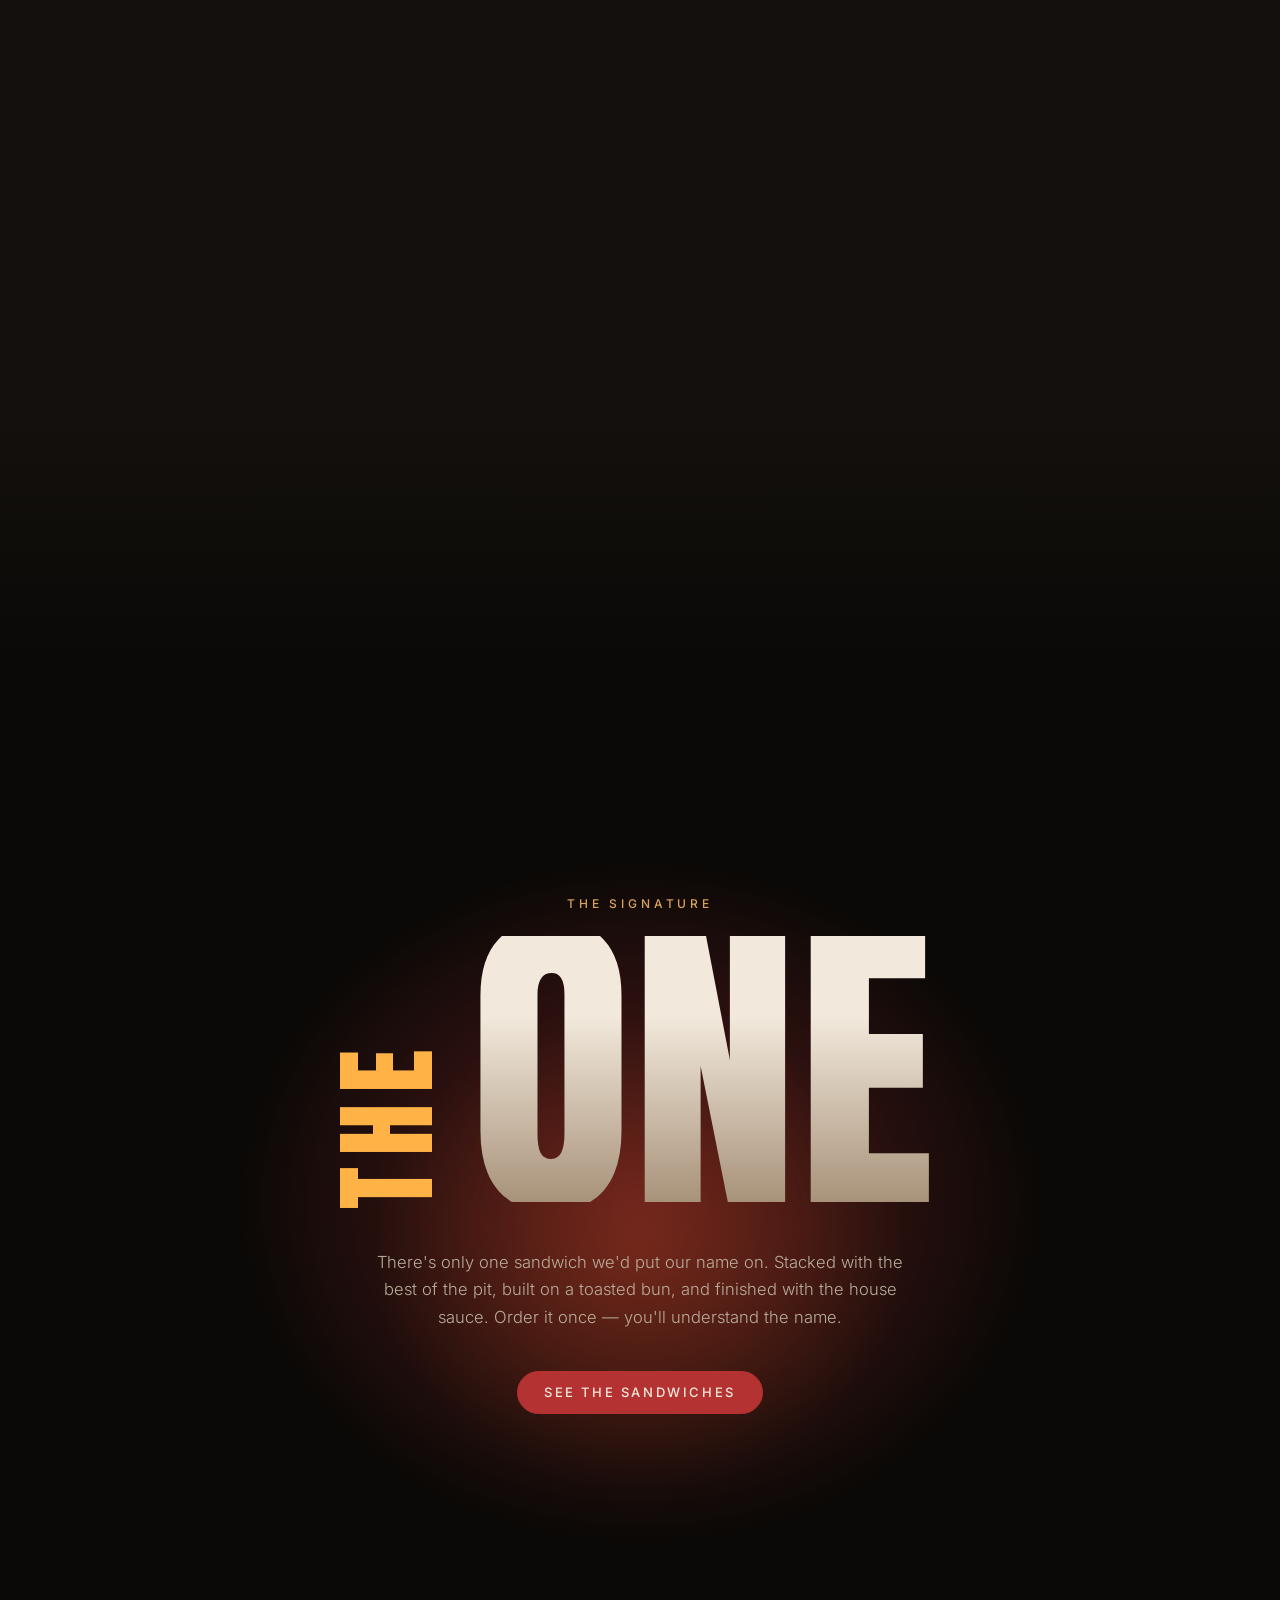
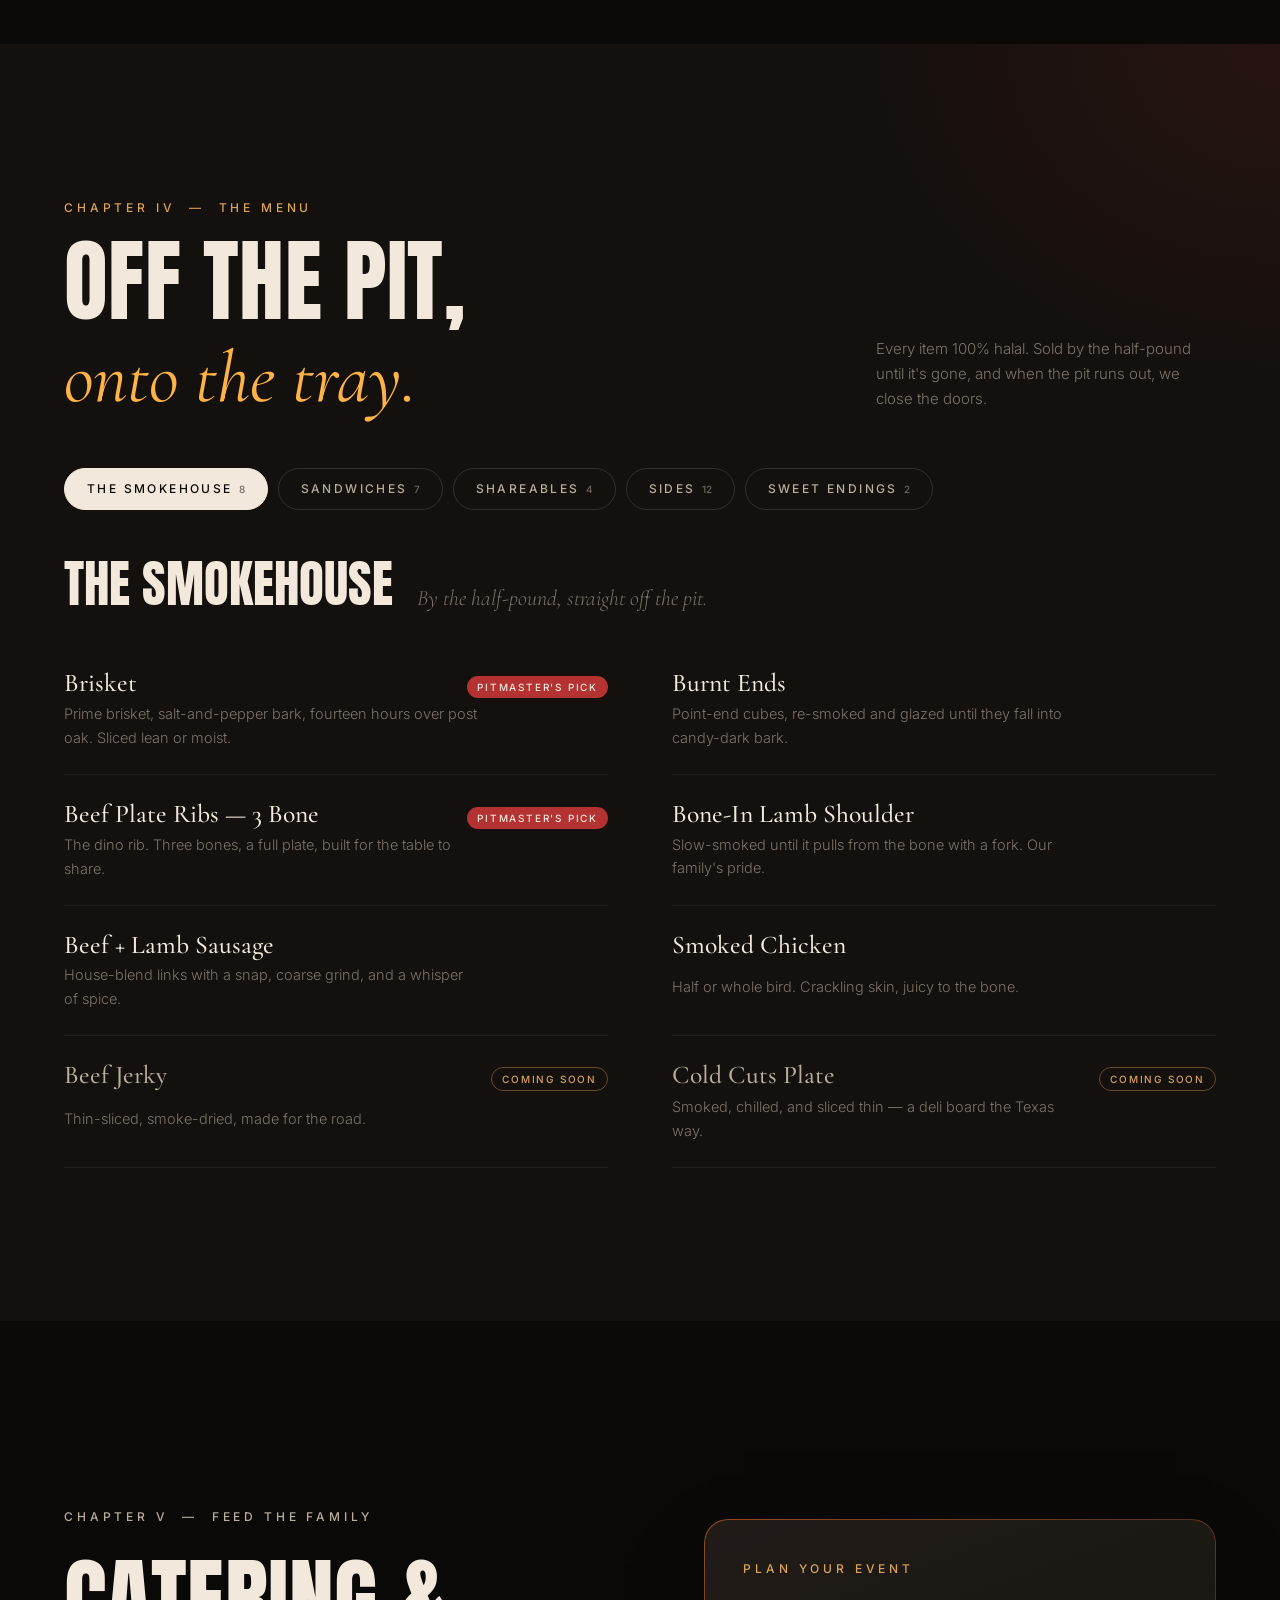
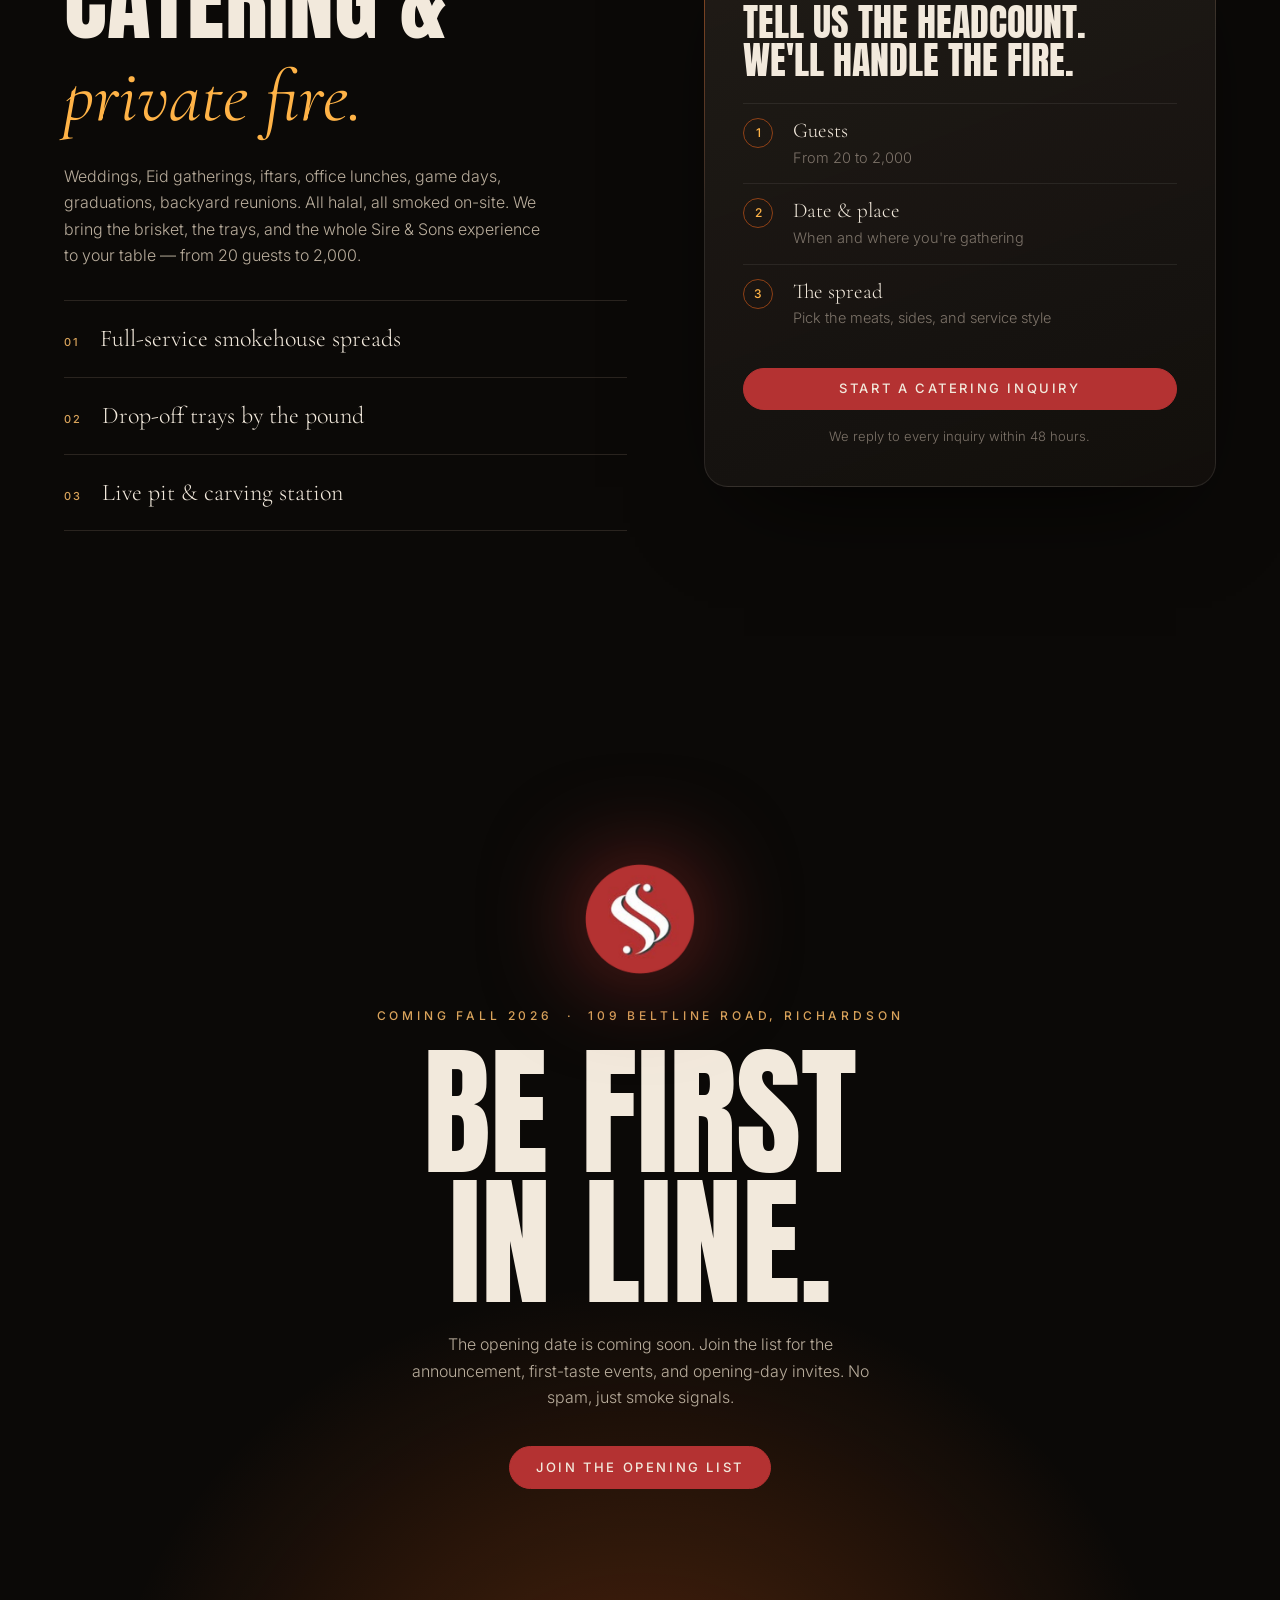
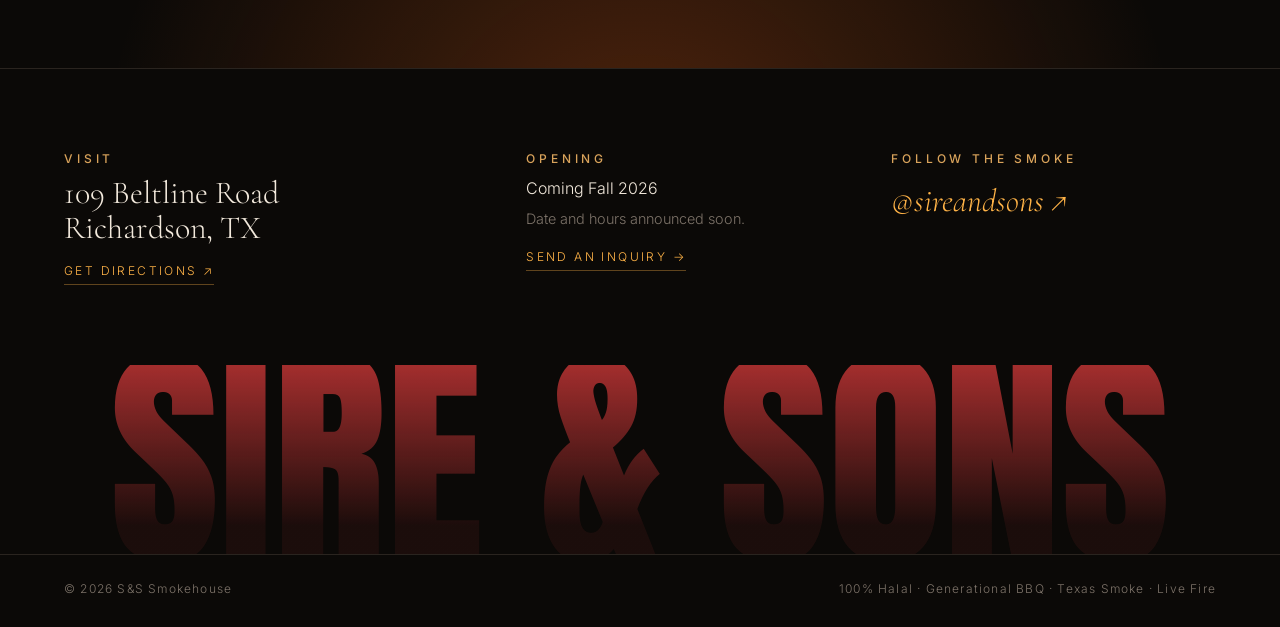
==== commit 78f4b7bd: "Add halal positioning, address, and dedicated inquiry page - New 'Fully halal. Fully Texas.' section" ====
--- a/index.html
+++ b/index.html
@@ -3,11 +3,11 @@
 <head>
   <meta charset="utf-8" />
   <meta name="viewport" content="width=device-width, initial-scale=1" />
-  <title>S&amp;S Smokehouse — Generational BBQ · Richardson, TX</title>
-  <meta name="description" content="S&amp;S Smokehouse by Sire &amp; Sons. Generational BBQ, Texas smoke, live fire. Opening Fall 2026 in Richardson, TX." />
+  <title>S&amp;S Smokehouse — Halal Texas BBQ · Richardson, TX</title>
+  <meta name="description" content="S&amp;S Smokehouse by Sire &amp; Sons. 100% halal Texas BBQ: generational recipes, post oak smoke, live fire. Coming Fall 2026 to 109 Beltline Road, Richardson, TX." />
   <meta name="theme-color" content="#0b0907" />
   <meta property="og:title" content="S&amp;S Smokehouse — Generational BBQ" />
-  <meta property="og:description" content="Texas smoke. Live fire. Opening Fall 2026 in Richardson, TX." />
+  <meta property="og:description" content="100% halal Texas BBQ. Coming Fall 2026 to Richardson, TX." />
   <meta property="og:image" content="assets/logo-mark.png" />
   <link rel="icon" type="image/png" href="assets/favicon.png" />
   <link rel="preconnect" href="https://fonts.googleapis.com" />
@@ -34,12 +34,13 @@
     </a>
     <nav class="nav__links" aria-label="Primary">
       <a href="#story">Story</a>
+      <a href="#halal">Halal</a>
       <a href="#pit">The Pit</a>
       <a href="#menu">Menu</a>
-      <a href="#catering">Catering</a>
+      <a href="inquire.html#catering">Catering</a>
       <a href="#visit">Visit</a>
     </nav>
-    <a href="#list" class="btn btn--small">Get on the list</a>
+    <a href="inquire.html" class="btn btn--small">Inquire</a>
     <button class="nav__toggle" id="navToggle" aria-label="Open menu" aria-expanded="false"><span></span><span></span></button>
   </header>
 
@@ -51,18 +52,18 @@
       <div class="hero__vignette" aria-hidden="true"></div>
 
       <div class="hero__content">
-        <p class="eyebrow reveal-up" style="--d:.2s"><span class="dot"></span> Richardson, Texas &nbsp;·&nbsp; Opening Fall 2026</p>
+        <p class="eyebrow reveal-up" style="--d:.2s"><span class="dot"></span> 100% Halal &nbsp;·&nbsp; Richardson, Texas &nbsp;·&nbsp; Coming Fall 2026</p>
         <h1 class="hero__title" aria-label="Low. Slow. Generational.">
           <span class="line"><span class="split">Low.</span></span>
           <span class="line"><span class="split">Slow.</span></span>
           <span class="line line--fire"><span class="split">Generational.</span></span>
         </h1>
         <p class="hero__sub reveal-up" style="--d:1.1s">
-          Texas smoke and live fire, passed from sire to sons. Post&nbsp;oak, patience, and recipes that were never written down.
+          Texas smoke and live fire, passed from sire to sons. Post&nbsp;oak, patience, and a menu that is 100% halal, every cut, every link.
         </p>
         <div class="hero__cta reveal-up" style="--d:1.3s">
           <a href="#menu" class="btn">Explore the menu</a>
-          <a href="#catering" class="btn btn--ghost">Book catering</a>
+          <a href="inquire.html#catering" class="btn btn--ghost">Book catering</a>
         </div>
       </div>
 
@@ -75,8 +76,8 @@
     <!-- MARQUEE -->
     <div class="marquee" aria-hidden="true">
       <div class="marquee__track">
-        <span>Generational BBQ</span><b>✦</b><span>Texas Smoke</span><b>✦</b><span>Live Fire</span><b>✦</b><span>Sire &amp; Sons</span><b>✦</b><span>Richardson, TX</span><b>✦</b>
-        <span>Generational BBQ</span><b>✦</b><span>Texas Smoke</span><b>✦</b><span>Live Fire</span><b>✦</b><span>Sire &amp; Sons</span><b>✦</b><span>Richardson, TX</span><b>✦</b>
+        <span>100% Halal</span><b>✦</b><span>Generational BBQ</span><b>✦</b><span>Texas Smoke</span><b>✦</b><span>Live Fire</span><b>✦</b><span>Sire &amp; Sons</span><b>✦</b><span>Richardson, TX</span><b>✦</b>
+        <span>100% Halal</span><b>✦</b><span>Generational BBQ</span><b>✦</b><span>Texas Smoke</span><b>✦</b><span>Live Fire</span><b>✦</b><span>Sire &amp; Sons</span><b>✦</b><span>Richardson, TX</span><b>✦</b>
       </div>
     </div>
 
@@ -95,7 +96,7 @@
           </p>
           <p class="reveal">
             We're bringing that pit to Richardson. Central Texas technique, a table that welcomes every tradition, and a menu where brisket
-            sits right next to bone-in lamb shoulder and saffron jollof. Same fire. Bigger family.
+            sits right next to bone-in lamb shoulder and saffron jollof, and all of it is halal. Same fire. Bigger family.
           </p>
         </div>
         <div class="stats">
@@ -107,11 +108,34 @@
       </div>
     </section>
 
+    <!-- HALAL -->
+    <section class="halal" id="halal">
+      <div class="wrap halal__grid">
+        <div class="seal reveal" aria-hidden="true">
+          <svg viewBox="0 0 200 200" class="seal__ring">
+            <defs><path id="sealPath" d="M100,100 m-78,0 a78,78 0 1,1 156,0 a78,78 0 1,1 -156,0" /></defs>
+            <text><textPath href="#sealPath" textLength="486" lengthAdjust="spacing">100% HALAL ✦ SIRE &amp; SONS ✦ TEXAS SMOKE ✦</textPath></text>
+          </svg>
+          <div class="seal__core"><span>100%</span><b>Halal</b></div>
+        </div>
+        <div class="halal__copy">
+          <p class="kicker reveal">Chapter II &nbsp;—&nbsp; The Promise</p>
+          <h2 class="section-title reveal">Fully halal.<br /><em>Fully Texas.</em></h2>
+          <p class="halal__lede reveal">Texas barbecue has always been about who's welcome at the table. We built ours so everyone is. Every cut on the pit, every link of sausage, every side on the tray is halal. Nothing to ask about, nothing to check, nothing to skip.</p>
+          <ul class="halal__points reveal">
+            <li><strong>Every meat is halal</strong><span>Brisket, beef ribs, lamb, chicken, and our house beef + lamb sausage.</span></li>
+            <li><strong>No pork. Anywhere.</strong><span>Not on the menu, not on the pit, not in the beans.</span></li>
+            <li><strong>Real Central Texas BBQ</strong><span>Salt, pepper, post oak, and fourteen hours. Halal never meant settling.</span></li>
+          </ul>
+        </div>
+      </div>
+    </section>
+
     <!-- THE PIT — pinned horizontal scroll -->
     <section class="pit" id="pit">
       <div class="pit__sticky">
         <div class="pit__head">
-          <p class="kicker">Chapter II &nbsp;—&nbsp; The Pit</p>
+          <p class="kicker">Chapter III &nbsp;—&nbsp; The Pit</p>
           <div class="pit__progress"><span id="pitProgress"></span></div>
         </div>
         <div class="pit__track" id="pitTrack">
@@ -168,10 +192,10 @@
       <div class="wrap">
         <div class="menu__head">
           <div>
-            <p class="kicker reveal">Chapter III &nbsp;—&nbsp; The Menu</p>
+            <p class="kicker reveal">Chapter IV &nbsp;—&nbsp; The Menu</p>
             <h2 class="section-title reveal">Off the pit,<br /><em>onto the tray.</em></h2>
           </div>
-          <p class="menu__note reveal">Sold by the half-pound until it's gone. When the pit runs out, we close the doors — that's how you know it's real.</p>
+          <p class="menu__note reveal">Every item 100% halal. Sold by the half-pound until it's gone, and when the pit runs out, we close the doors.</p>
         </div>
 
         <div class="tabs reveal" role="tablist" aria-label="Menu categories" id="menuTabs"></div>
@@ -183,29 +207,26 @@
     <section class="catering" id="catering">
       <div class="wrap catering__grid">
         <div class="catering__copy">
-          <p class="kicker reveal">Chapter IV &nbsp;—&nbsp; Feed the Family</p>
+          <p class="kicker reveal">Chapter V &nbsp;—&nbsp; Feed the Family</p>
           <h2 class="section-title reveal">Catering &amp;<br /><em>private fire.</em></h2>
-          <p class="reveal">Weddings, office lunches, game days, holidays, graduations, backyard reunions. We bring the brisket, the trays, and the whole Sire &amp; Sons experience to your table — from 20 guests to 2,000.</p>
+          <p class="reveal">Weddings, Eid gatherings, iftars, office lunches, game days, graduations, backyard reunions. All halal, all smoked on-site. We bring the brisket, the trays, and the whole Sire &amp; Sons experience to your table — from 20 guests to 2,000.</p>
           <ul class="catering__list reveal">
             <li><span>01</span> Full-service smokehouse spreads</li>
             <li><span>02</span> Drop-off trays by the pound</li>
             <li><span>03</span> Live pit &amp; carving station</li>
           </ul>
         </div>
-        <form class="card form reveal" id="cateringForm" novalidate>
-          <h3>Request a quote</h3>
-          <div class="form__row">
-            <label>Name<input name="name" required autocomplete="name" /></label>
-            <label>Email<input name="email" type="email" required autocomplete="email" /></label>
-          </div>
-          <div class="form__row">
-            <label>Event date<input name="date" type="date" /></label>
-            <label>Guests<input name="guests" type="number" min="10" step="5" placeholder="50" /></label>
-          </div>
-          <label>Tell us about it<textarea name="details" rows="3" placeholder="Wedding in Plano, brisket + lamb shoulder, sides for 120…"></textarea></label>
-          <button class="btn btn--full" type="submit">Send request</button>
-          <p class="form__msg" role="status" aria-live="polite"></p>
-        </form>
+        <div class="card cta-card reveal">
+          <p class="kicker">Plan your event</p>
+          <h3>Tell us the headcount.<br />We'll handle the fire.</h3>
+          <ol class="cta-card__steps">
+            <li><span>Guests</span>From 20 to 2,000</li>
+            <li><span>Date &amp; place</span>When and where you're gathering</li>
+            <li><span>The spread</span>Pick the meats, sides, and service style</li>
+          </ol>
+          <a href="inquire.html#catering" class="btn btn--full">Start a catering inquiry</a>
+          <p class="cta-card__note">We reply to every inquiry within 48 hours.</p>
+        </div>
       </div>
     </section>
 
@@ -214,14 +235,10 @@
       <canvas class="list__embers" id="embers2" aria-hidden="true"></canvas>
       <div class="wrap list__inner">
         <img src="assets/logo-mark.png" alt="S&amp;S Smokehouse mark" class="list__mark reveal" width="120" height="120" />
-        <p class="kicker reveal">Opening Fall 2026 &nbsp;·&nbsp; Richardson, TX</p>
+        <p class="kicker reveal">Coming Fall 2026 &nbsp;·&nbsp; 109 Beltline Road, Richardson</p>
         <h2 class="list__title reveal">Be first<br />in line.</h2>
-        <p class="reveal">Opening-day invites, first-taste events, and the day the pit gets lit. No spam — just smoke signals.</p>
-        <form class="list__form reveal" id="listForm" novalidate>
-          <input type="email" name="email" placeholder="you@email.com" aria-label="Email address" required autocomplete="email" />
-          <button class="btn" type="submit">Notify me</button>
-        </form>
-        <p class="form__msg list__msg" role="status" aria-live="polite"></p>
+        <p class="reveal">The opening date is coming soon. Join the list for the announcement, first-taste events, and opening-day invites. No spam, just smoke signals.</p>
+        <a href="inquire.html#list" class="btn reveal">Join the opening list</a>
       </div>
     </section>
   </main>
@@ -231,13 +248,14 @@
     <div class="wrap footer__grid">
       <div>
         <p class="kicker">Visit</p>
-        <p class="footer__big">Richardson, Texas</p>
-        <p class="muted">Exact address announced soon.</p>
+        <p class="footer__big">109 Beltline Road<br />Richardson, TX</p>
+        <a class="footer__link" href="https://www.google.com/maps/search/?api=1&amp;query=109+Beltline+Road+Richardson+TX" target="_blank" rel="noopener">Get directions ↗</a>
       </div>
       <div>
-        <p class="kicker">Hours</p>
-        <p>Thu – Sun &nbsp;·&nbsp; 11am until sold out</p>
-        <p class="muted">Opening hours to be confirmed.</p>
+        <p class="kicker">Opening</p>
+        <p>Coming Fall 2026</p>
+        <p class="muted">Date and hours announced soon.</p>
+        <a class="footer__link" href="inquire.html">Send an inquiry →</a>
       </div>
       <div>
         <p class="kicker">Follow the smoke</p>
@@ -247,7 +265,7 @@
     <div class="footer__word" aria-hidden="true">SIRE&nbsp;&amp;&nbsp;SONS</div>
     <div class="wrap footer__base">
       <span>© <span id="year">2026</span> S&amp;S Smokehouse</span>
-      <span>Generational BBQ · Texas Smoke · Live Fire</span>
+      <span>100% Halal · Generational BBQ · Texas Smoke · Live Fire</span>
     </div>
   </footer>
 
--- a/styles.css
+++ b/styles.css
@@ -3,6 +3,7 @@
    ========================================================================== */
 
 :root {
+  color-scheme: dark;
   --char: #0b0907;
   --char-2: #13100d;
   --char-3: #1c1814;
@@ -40,6 +41,7 @@
 }
 body.is-loading { overflow: hidden; }
 img { max-width: 100%; display: block; }
+[hidden] { display: none !important; }
 a { color: inherit; text-decoration: none; }
 em { font-family: var(--f-serif); font-style: italic; font-weight: 400; }
 strong { font-weight: 600; color: var(--bone); }
@@ -47,6 +49,7 @@
 
 .wrap { width: 100%; max-width: var(--max); margin: 0 auto; padding: 0 var(--gutter); }
 .muted { color: var(--smoke); font-size: .9em; }
+.sr-only { position: absolute; width: 1px; height: 1px; padding: 0; margin: -1px; overflow: hidden; clip: rect(0 0 0 0); white-space: nowrap; border: 0; }
 
 .kicker {
   font-family: var(--f-body);
@@ -474,6 +477,116 @@
 }
 .footer__base { display: flex; justify-content: space-between; gap: 16px; flex-wrap: wrap; padding-top: 24px; padding-bottom: 28px; font-size: 12px; letter-spacing: .1em; color: var(--smoke); border-top: 1px solid var(--ash); }
 
+/* ---------- Halal ---------- */
+.halal { position: relative; padding: clamp(100px, 12vw, 180px) 0; background: radial-gradient(50% 60% at 15% 50%, rgba(180, 50, 50, .18), transparent 70%), var(--char); border-top: 1px solid var(--ash); }
+.halal__grid { display: grid; grid-template-columns: minmax(240px, .8fr) 1.2fr; gap: clamp(48px, 7vw, 120px); align-items: center; }
+.halal__copy { min-width: 0; }
+.halal__lede { color: var(--bone-dim); max-width: 52ch; margin: 32px 0 40px; font-size: clamp(16px, 1.2vw, 19px); }
+.halal__points { list-style: none; padding: 0; margin: 0; display: grid; gap: 0; }
+.halal__points li { display: grid; grid-template-columns: minmax(180px, 14rem) 1fr; gap: 8px 32px; padding: 20px 0; border-top: 1px solid var(--ash); }
+.halal__points li:last-child { border-bottom: 1px solid var(--ash); }
+.halal__points strong { font-family: var(--f-serif); font-weight: 500; font-size: 24px; line-height: 1.2; color: var(--bone); }
+.halal__points span { color: var(--smoke); font-size: 15px; }
+
+.seal { position: relative; width: min(100%, 380px); aspect-ratio: 1; margin: 0 auto; display: grid; place-items: center; }
+.seal::before { content: ""; position: absolute; inset: 6%; border-radius: 50%; background: radial-gradient(circle, rgba(255, 106, 26, .28), transparent 65%); filter: blur(20px); animation: glow 5s ease-in-out infinite alternate; }
+.seal__ring { position: absolute; inset: 0; width: 100%; height: 100%; animation: spin 40s linear infinite; }
+.seal__ring text { font: 400 16px var(--f-display); fill: var(--gold); }
+.seal__core {
+  position: relative; width: 66%; aspect-ratio: 1; border-radius: 50%;
+  display: grid; place-content: center; text-align: center;
+  background: radial-gradient(circle at 35% 30%, #c84040, var(--brand) 45%, var(--brand-deep));
+  box-shadow: 0 30px 80px -20px rgba(180, 50, 50, .7), inset 0 0 0 2px rgba(242, 233, 220, .18), inset 0 0 0 10px rgba(11, 9, 7, .25), inset 0 0 0 11px rgba(242, 233, 220, .12);
+}
+.seal__core span { font-family: var(--f-display); font-size: clamp(48px, 7vw, 84px); line-height: .9; color: var(--bone); }
+.seal__core b { font-family: var(--f-serif); font-style: italic; font-weight: 500; font-size: clamp(26px, 3vw, 38px); line-height: 1; color: #ffe2b8; }
+@keyframes spin { to { transform: rotate(360deg); } }
+
+/* ---------- Catering CTA card ---------- */
+.cta-card { display: grid; gap: 24px; }
+.cta-card .kicker { margin: 0; }
+.cta-card h3 { margin: 0; font-family: var(--f-display); font-weight: 400; text-transform: uppercase; font-size: clamp(30px, 3vw, 42px); line-height: 1; text-wrap: balance; }
+.cta-card__steps { list-style: none; margin: 0; padding: 0; counter-reset: step; }
+.cta-card__steps li { counter-increment: step; display: grid; grid-template-columns: 36px 1fr; gap: 2px 14px; padding: 14px 0; border-top: 1px solid rgba(242, 233, 220, .08); color: var(--smoke); font-size: 14.5px; }
+.cta-card__steps li::before { content: counter(step); grid-row: span 2; width: 30px; height: 30px; border-radius: 50%; display: grid; place-items: center; border: 1px solid rgba(255, 106, 26, .5); color: var(--flame); font: 500 12px/1 var(--f-body); }
+.cta-card__steps span { color: var(--bone); font-family: var(--f-serif); font-size: 21px; line-height: 1.2; }
+.cta-card__note { margin: -8px 0 0; text-align: center; font-size: 13px; color: var(--smoke); }
+
+/* ---------- Menu prices ---------- */
+.item__meta { display: flex; align-items: center; gap: 12px; }
+.item__price { font-family: var(--f-display); font-size: 22px; color: var(--flame); font-variant-numeric: tabular-nums; letter-spacing: .02em; }
+
+/* ---------- Footer links ---------- */
+.footer__link { display: inline-block; margin-top: 10px; font-size: 12px; letter-spacing: .2em; text-transform: uppercase; color: var(--flame); border-bottom: 1px solid rgba(255, 179, 71, .35); padding-bottom: 3px; transition: color .3s, border-color .3s; }
+.footer__link:hover { color: var(--bone); border-color: var(--bone); }
+
+/* ==========================================================================
+   Inquiry page
+   ========================================================================== */
+.inq-hero { position: relative; padding: clamp(140px, 16vw, 200px) 0 clamp(48px, 6vw, 80px); overflow: hidden; background: radial-gradient(60% 80% at 50% 120%, rgba(255, 106, 26, .3), transparent 70%), radial-gradient(40% 50% at 90% 0%, rgba(180, 50, 50, .18), transparent 70%), var(--char); }
+.inq-hero canvas { position: absolute; inset: 0; width: 100%; height: 100%; mix-blend-mode: screen; }
+.inq-hero .wrap { position: relative; }
+.inq-hero h1 { font-family: var(--f-display); font-weight: 400; text-transform: uppercase; font-size: clamp(56px, 10vw, 150px); line-height: .9; margin: 0 0 24px; }
+.inq-hero h1 em { text-transform: none; color: var(--flame); font-size: .8em; }
+.inq-hero p:not(.kicker) { max-width: 54ch; color: var(--bone-dim); margin: 0; font-size: clamp(16px, 1.2vw, 19px); }
+
+.inq { padding: 0 0 clamp(100px, 12vw, 160px); }
+.inq__grid { display: grid; grid-template-columns: minmax(0, 1.5fr) minmax(0, 1fr); gap: clamp(32px, 4vw, 64px); align-items: start; }
+
+.types { display: grid; grid-template-columns: repeat(4, 1fr); gap: 10px; margin: 0 0 32px; padding: 0; border: 0; }
+.types legend { padding: 0; margin-bottom: 14px; font-size: 11px; letter-spacing: .2em; text-transform: uppercase; color: var(--bone-dim); }
+.form .type, .form .chip { display: block; margin: 0; font-size: inherit; letter-spacing: normal; text-transform: none; color: inherit; }
+.type { position: relative; cursor: pointer; }
+.type input { position: absolute; opacity: 0; pointer-events: none; }
+.type span { display: grid; gap: 6px; height: 100%; padding: 18px 16px; border-radius: 16px; border: 1px solid rgba(242, 233, 220, .12); background: rgba(11, 9, 7, .5); transition: border-color .3s, background .3s, transform .3s var(--ease); }
+.type b { font-family: var(--f-display); font-weight: 400; text-transform: uppercase; font-size: 20px; letter-spacing: .02em; line-height: 1; color: var(--bone); }
+.type small { font-size: 12.5px; line-height: 1.4; color: var(--smoke); }
+.type:hover span { border-color: rgba(242, 233, 220, .3); transform: translateY(-2px); }
+.type input:checked + span { border-color: var(--ember); background: linear-gradient(160deg, rgba(180, 50, 50, .35), rgba(11, 9, 7, .6)); box-shadow: 0 16px 40px -20px rgba(255, 106, 26, .6); }
+.type input:focus-visible + span { outline: 2px solid var(--flame); outline-offset: 3px; }
+
+.fieldset { border: 0; padding: 28px 0 8px; margin: 0; border-top: 1px solid rgba(242, 233, 220, .08); }
+.fieldset legend { display: block; width: 100%; padding: 0; margin-bottom: 20px; font-family: var(--f-serif); font-size: 26px; line-height: 1.2; color: var(--bone); }
+.fieldset legend small { font-family: var(--f-body); font-size: 12px; letter-spacing: .15em; text-transform: uppercase; color: var(--smoke); margin-left: 10px; }
+.form__row--3 { grid-template-columns: repeat(3, 1fr); }
+.form select { width: 100%; font: 400 16px/1.4 var(--f-body); color: var(--bone); background: rgba(11, 9, 7, .6); border: 1px solid rgba(242, 233, 220, .12); border-radius: 12px; padding: 14px 16px; color-scheme: dark; }
+.form select:focus { border-color: var(--ember); outline: none; }
+.req { color: var(--flame); }
+
+.guests { display: grid; gap: 14px; margin-bottom: 18px; }
+.guests__top { display: flex; justify-content: space-between; align-items: baseline; font-size: 11px; letter-spacing: .2em; text-transform: uppercase; color: var(--bone-dim); }
+.guests__val { font-family: var(--f-display); font-size: 44px; letter-spacing: 0; color: var(--flame); line-height: 1; font-variant-numeric: tabular-nums; }
+.guests input[type="range"] { -webkit-appearance: none; appearance: none; padding: 0; height: 6px; border-radius: 99px; border: 0; background: linear-gradient(90deg, var(--brand), var(--flame) var(--fill, 10%), var(--ash) var(--fill, 10%)); }
+.guests input[type="range"]::-webkit-slider-thumb { -webkit-appearance: none; width: 24px; height: 24px; border-radius: 50%; background: var(--bone); border: 4px solid var(--ember); cursor: grab; box-shadow: 0 0 20px rgba(255, 106, 26, .6); }
+.guests input[type="range"]::-moz-range-thumb { width: 18px; height: 18px; border-radius: 50%; background: var(--bone); border: 4px solid var(--ember); cursor: grab; }
+.chips { display: flex; flex-wrap: wrap; gap: 8px; }
+.chip { position: relative; cursor: pointer; }
+.chip input { position: absolute; opacity: 0; pointer-events: none; }
+.chip span { display: inline-block; padding: 10px 16px; border-radius: 999px; border: 1px solid rgba(242, 233, 220, .14); font-size: 13.5px; color: var(--bone-dim); transition: all .3s var(--ease); }
+.chip:hover span { border-color: rgba(242, 233, 220, .35); color: var(--bone); }
+.chip input:checked + span { background: var(--bone); color: var(--char); border-color: var(--bone); }
+.chip input:focus-visible + span { outline: 2px solid var(--flame); outline-offset: 2px; }
+.chip-group { margin-bottom: 22px; }
+.chip-group > p { margin: 0 0 12px; font-size: 11px; letter-spacing: .2em; text-transform: uppercase; color: var(--bone-dim); }
+
+.summary { position: sticky; top: 100px; display: grid; gap: 20px; }
+.summary h3 { margin: 0; font-family: var(--f-display); font-weight: 400; text-transform: uppercase; font-size: 30px; }
+.summary dl { margin: 0; display: grid; }
+.summary dl > div { display: grid; grid-template-columns: 96px minmax(0, 1fr); gap: 12px; padding: 12px 0; border-top: 1px solid rgba(242, 233, 220, .08); }
+.summary dt { font-size: 11px; letter-spacing: .18em; text-transform: uppercase; color: var(--smoke); padding-top: 3px; }
+.summary dd { margin: 0; font-family: var(--f-serif); font-size: 20px; line-height: 1.3; color: var(--bone); overflow-wrap: anywhere; }
+.summary dd.is-empty { color: #5d544b; font-style: italic; }
+.summary__halal { display: flex; gap: 14px; align-items: center; padding: 14px 16px; border-radius: 14px; background: rgba(180, 50, 50, .18); border: 1px solid rgba(180, 50, 50, .4); font-size: 13.5px; color: var(--bone-dim); }
+.summary__halal img { width: 36px; height: 36px; flex-shrink: 0; }
+.summary__contact { font-size: 13.5px; color: var(--smoke); margin: 0; }
+.summary__contact strong { font-weight: 500; }
+
+.done { text-align: center; display: grid; justify-items: center; gap: 20px; padding: clamp(32px, 5vw, 64px) clamp(16px, 3vw, 40px); }
+.done img { width: 96px; height: 96px; filter: drop-shadow(0 0 40px rgba(180, 50, 50, .7)); }
+.done h2 { margin: 0; font-family: var(--f-display); font-weight: 400; text-transform: uppercase; font-size: clamp(44px, 6vw, 80px); line-height: .95; }
+.done p { margin: 0; max-width: 46ch; color: var(--bone-dim); }
+.done__actions { display: flex; flex-wrap: wrap; gap: 12px; justify-content: center; }
+
 /* ---------- Responsive ---------- */
 @media (max-width: 960px) {
   .nav__links, .nav > .btn--small { display: none; }
@@ -496,6 +609,10 @@
   .stat:nth-child(3) { padding-left: 0; }
   .stat:nth-child(n+3) { border-top: 1px solid var(--ash); margin-top: 32px; }
   .items { grid-template-columns: 1fr; }
+  .halal__grid, .inq__grid { grid-template-columns: 1fr; }
+  .seal { width: min(70%, 300px); }
+  .summary { position: static; }
+  .types { grid-template-columns: 1fr 1fr; }
 }
 @media (max-width: 600px) {
   .form__row { grid-template-columns: 1fr; gap: 0; }
@@ -506,6 +623,9 @@
   .hero__cta .btn { flex: 1 1 100%; }
   .tab { padding: 12px 16px; font-size: 11px; }
   .footer__base { flex-direction: column; }
+  .halal__points li { grid-template-columns: 1fr; }
+  .form__row--3 { grid-template-columns: 1fr; }
+  .summary dl > div { grid-template-columns: 84px minmax(0, 1fr); }
 }
 
 @media (prefers-reduced-motion: reduce) {
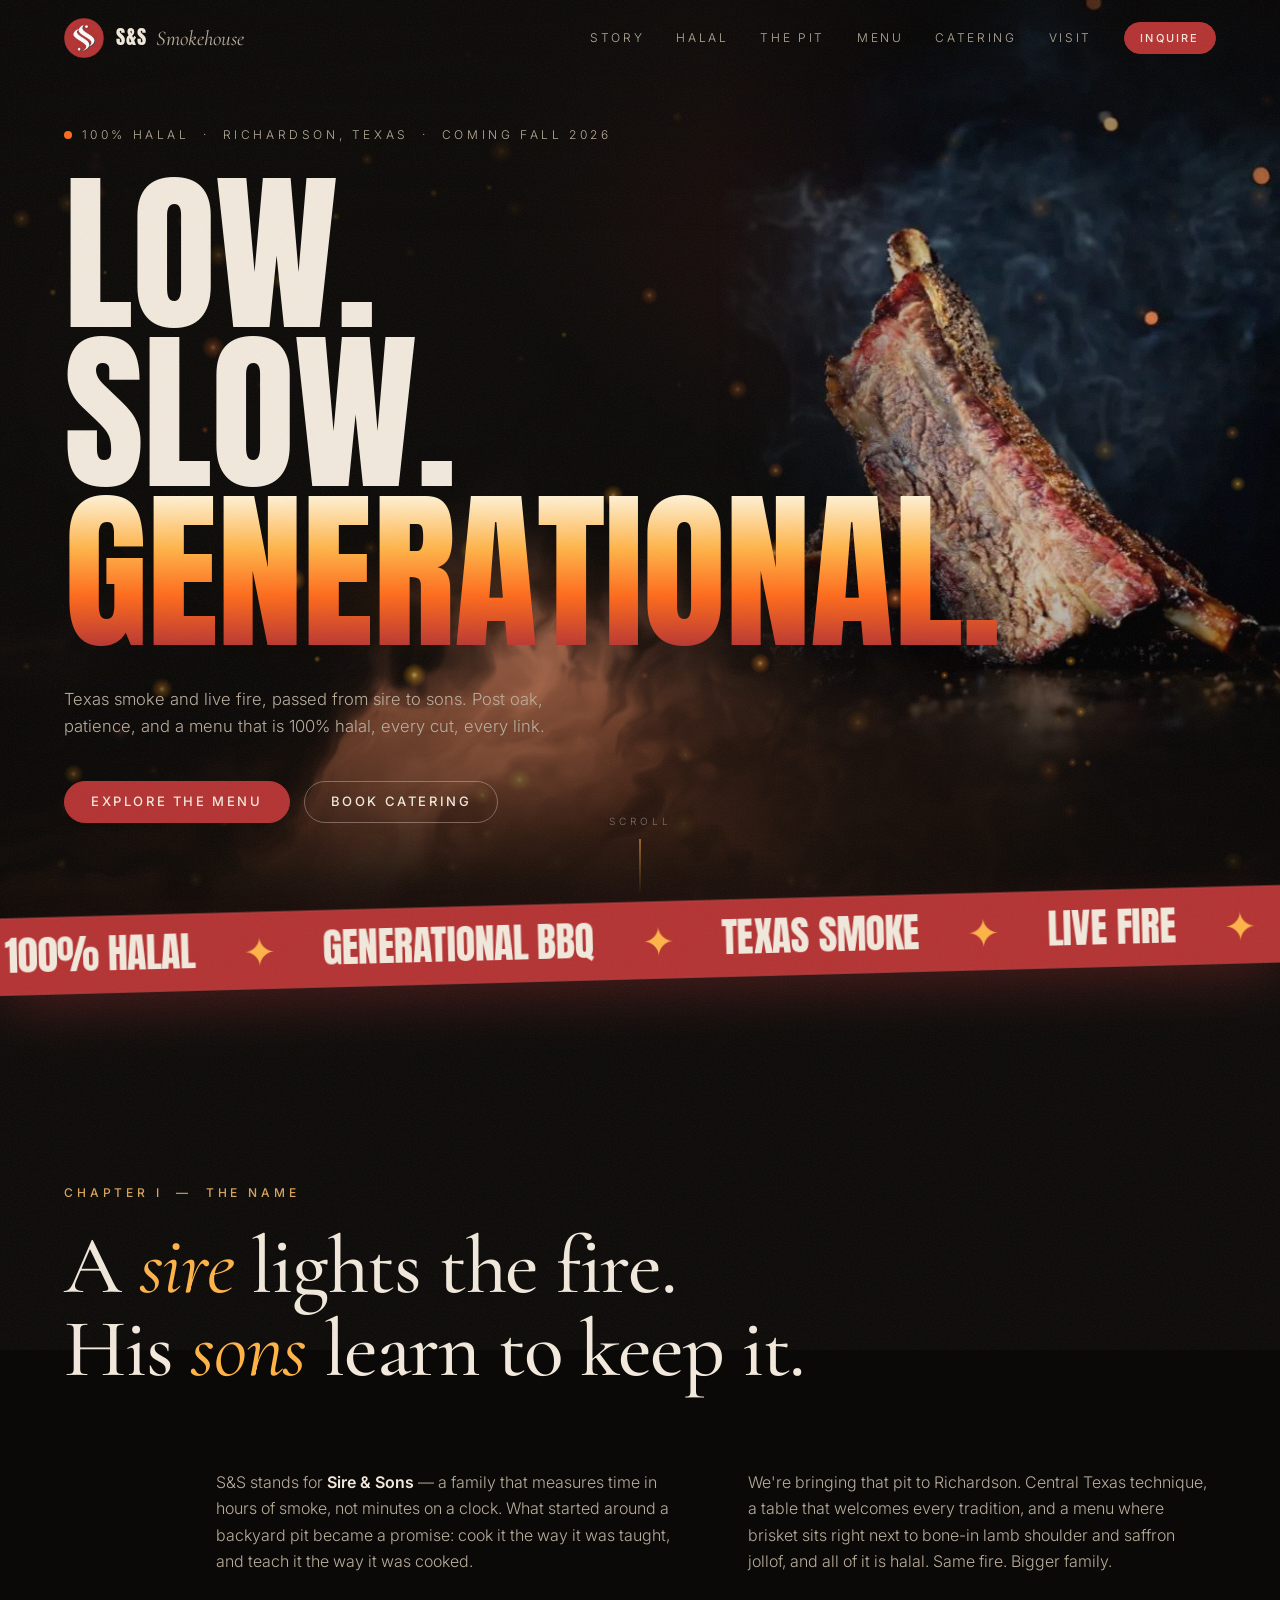
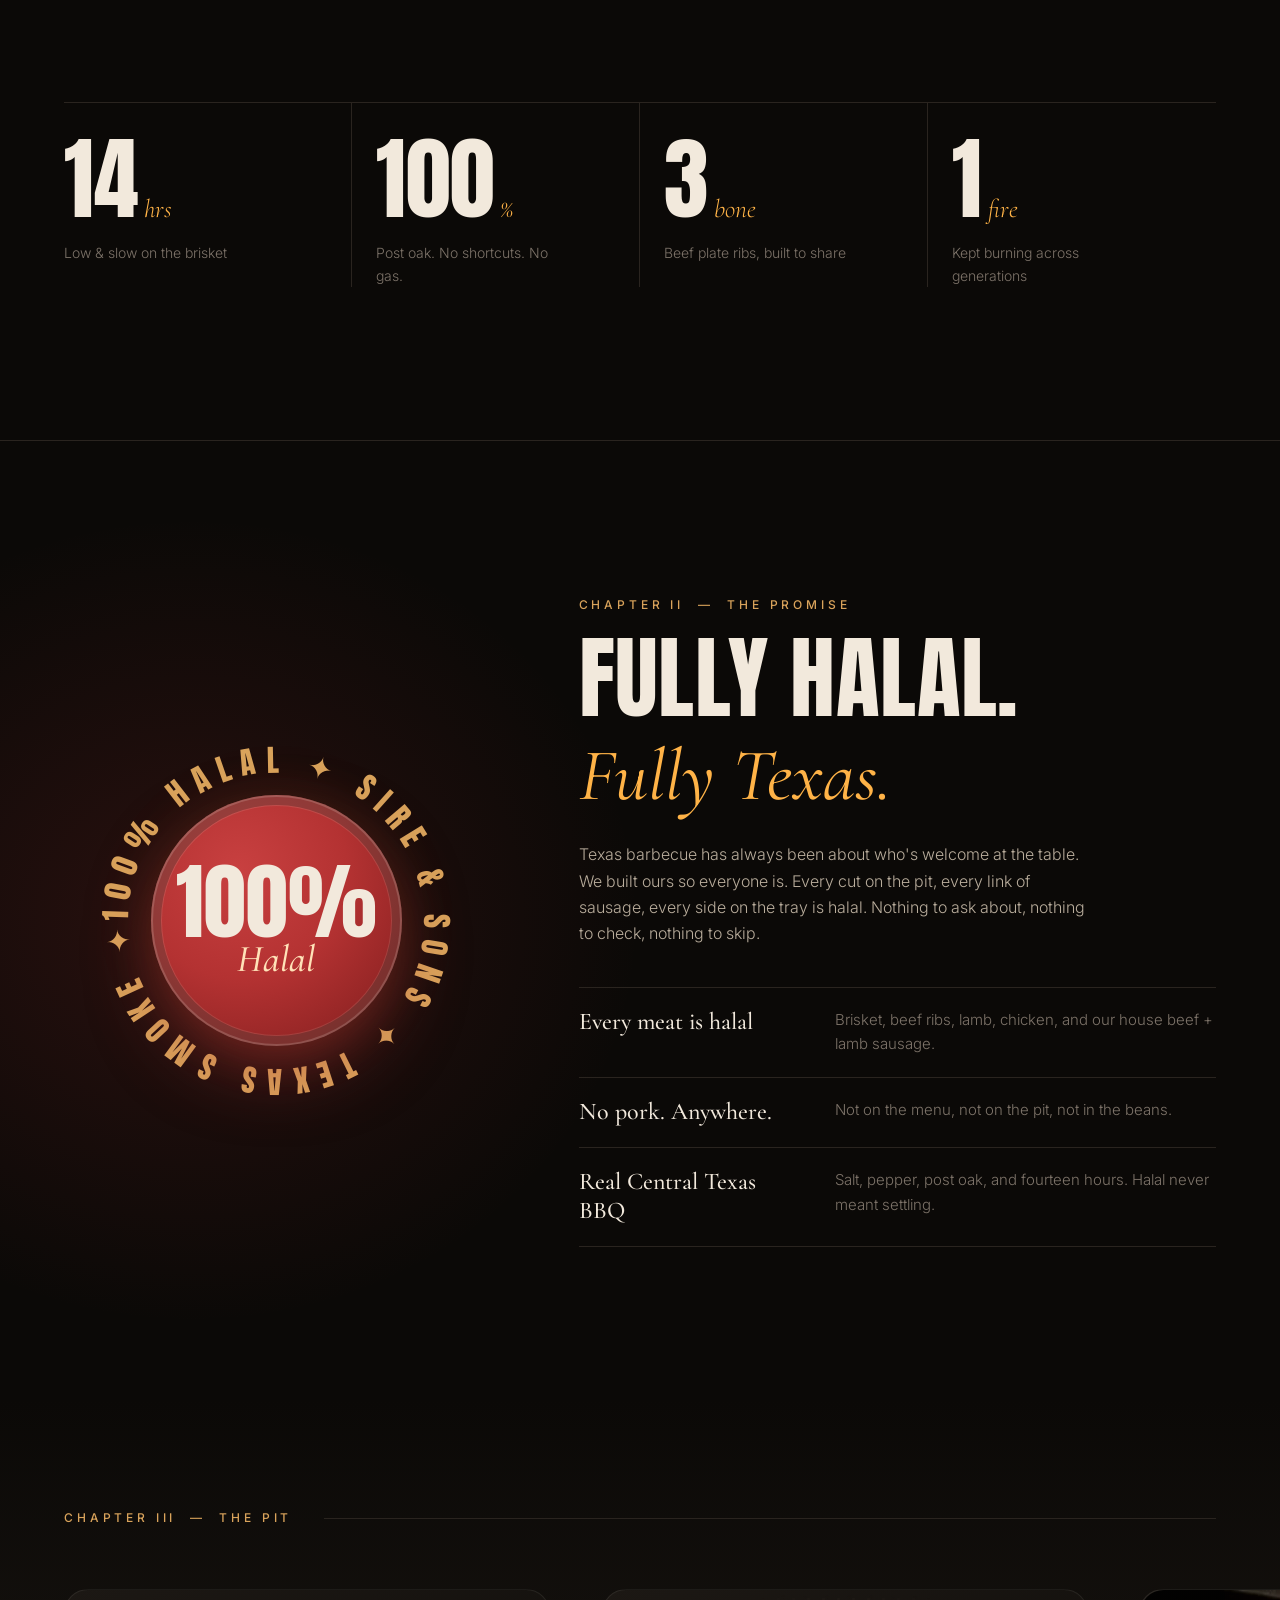
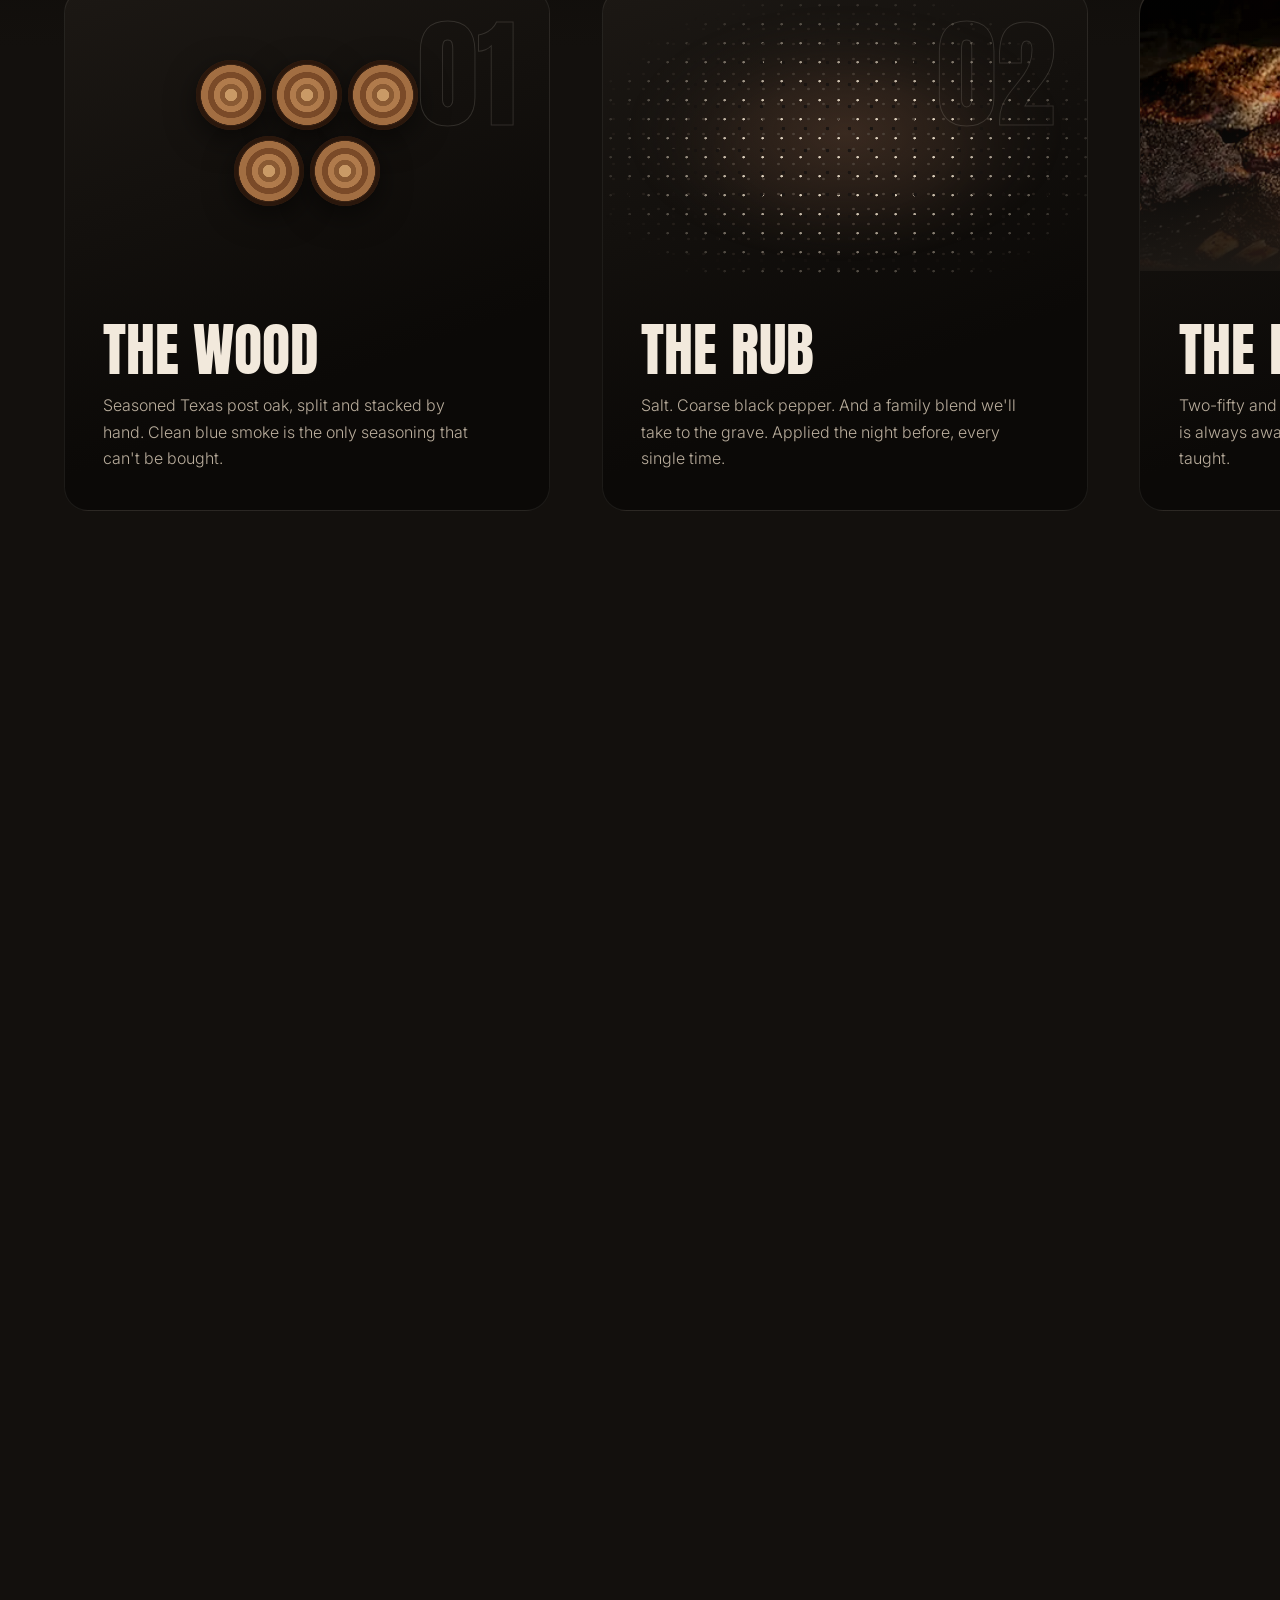
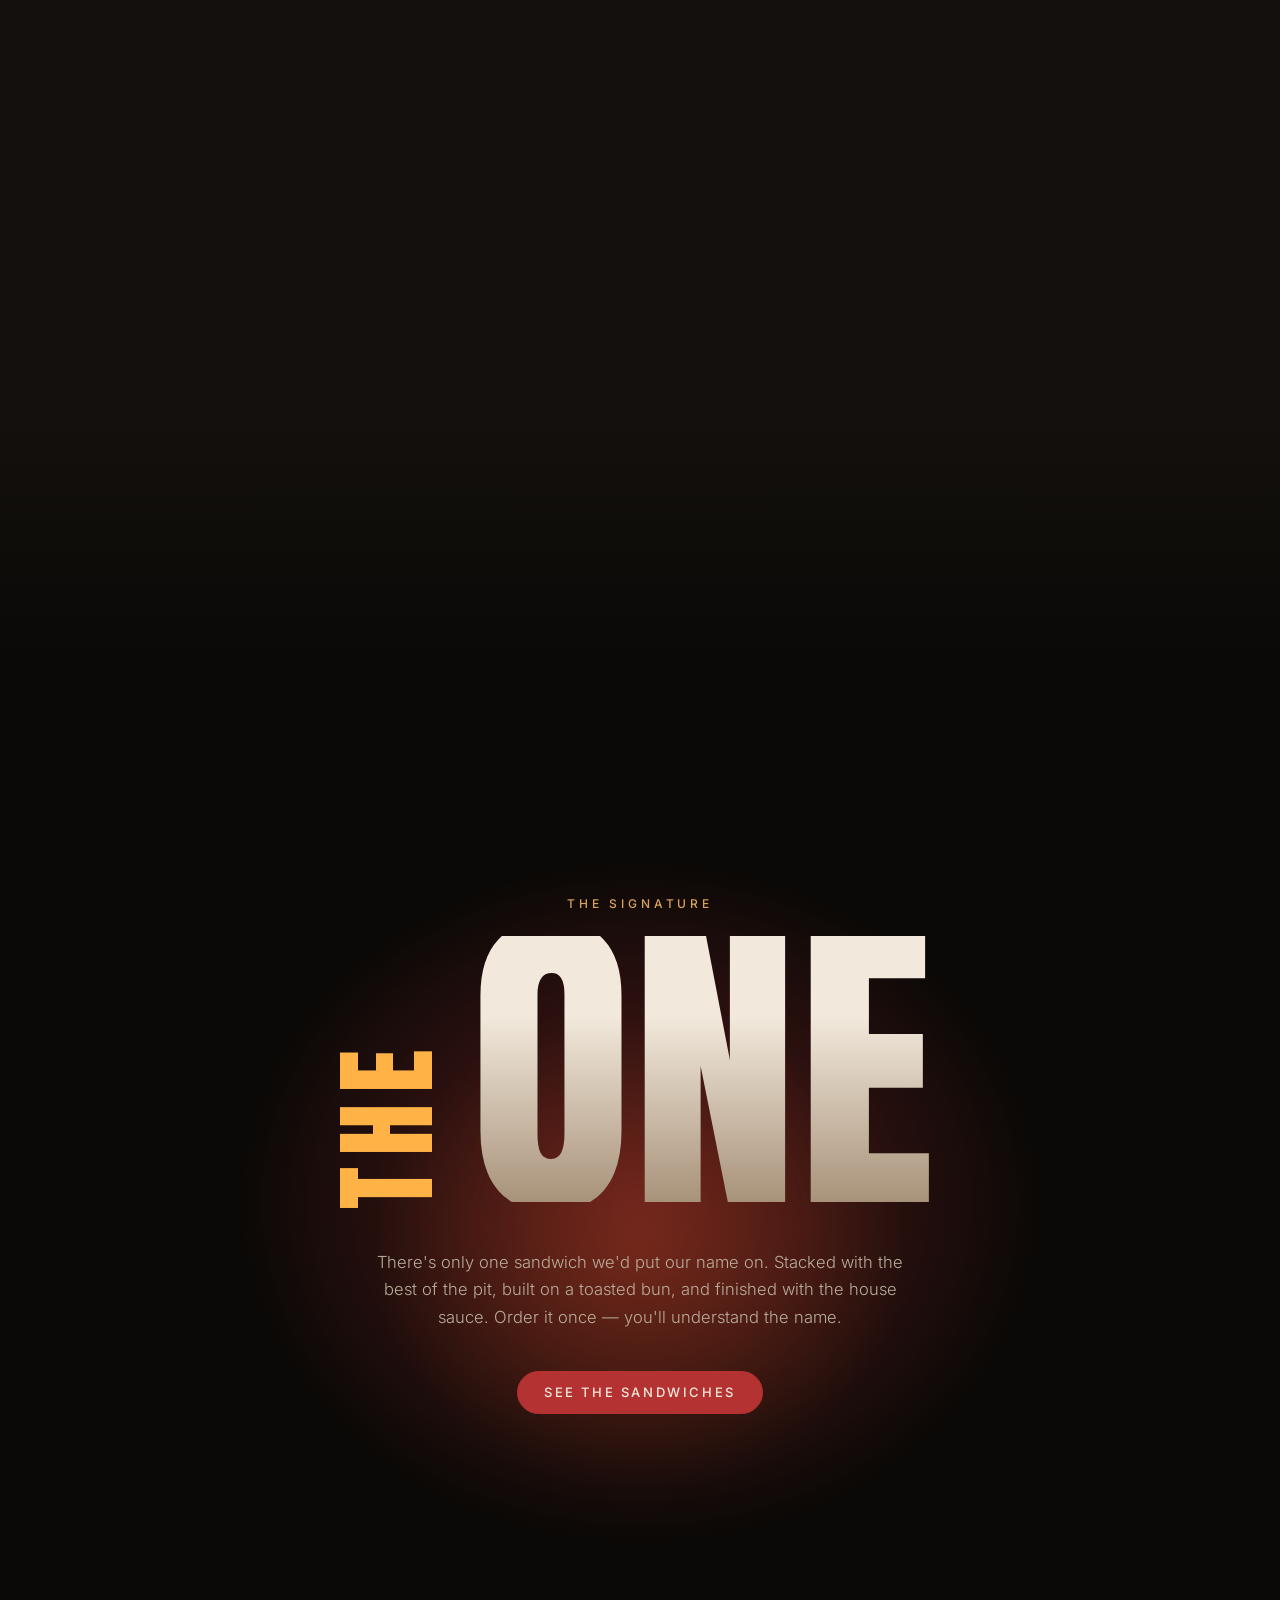
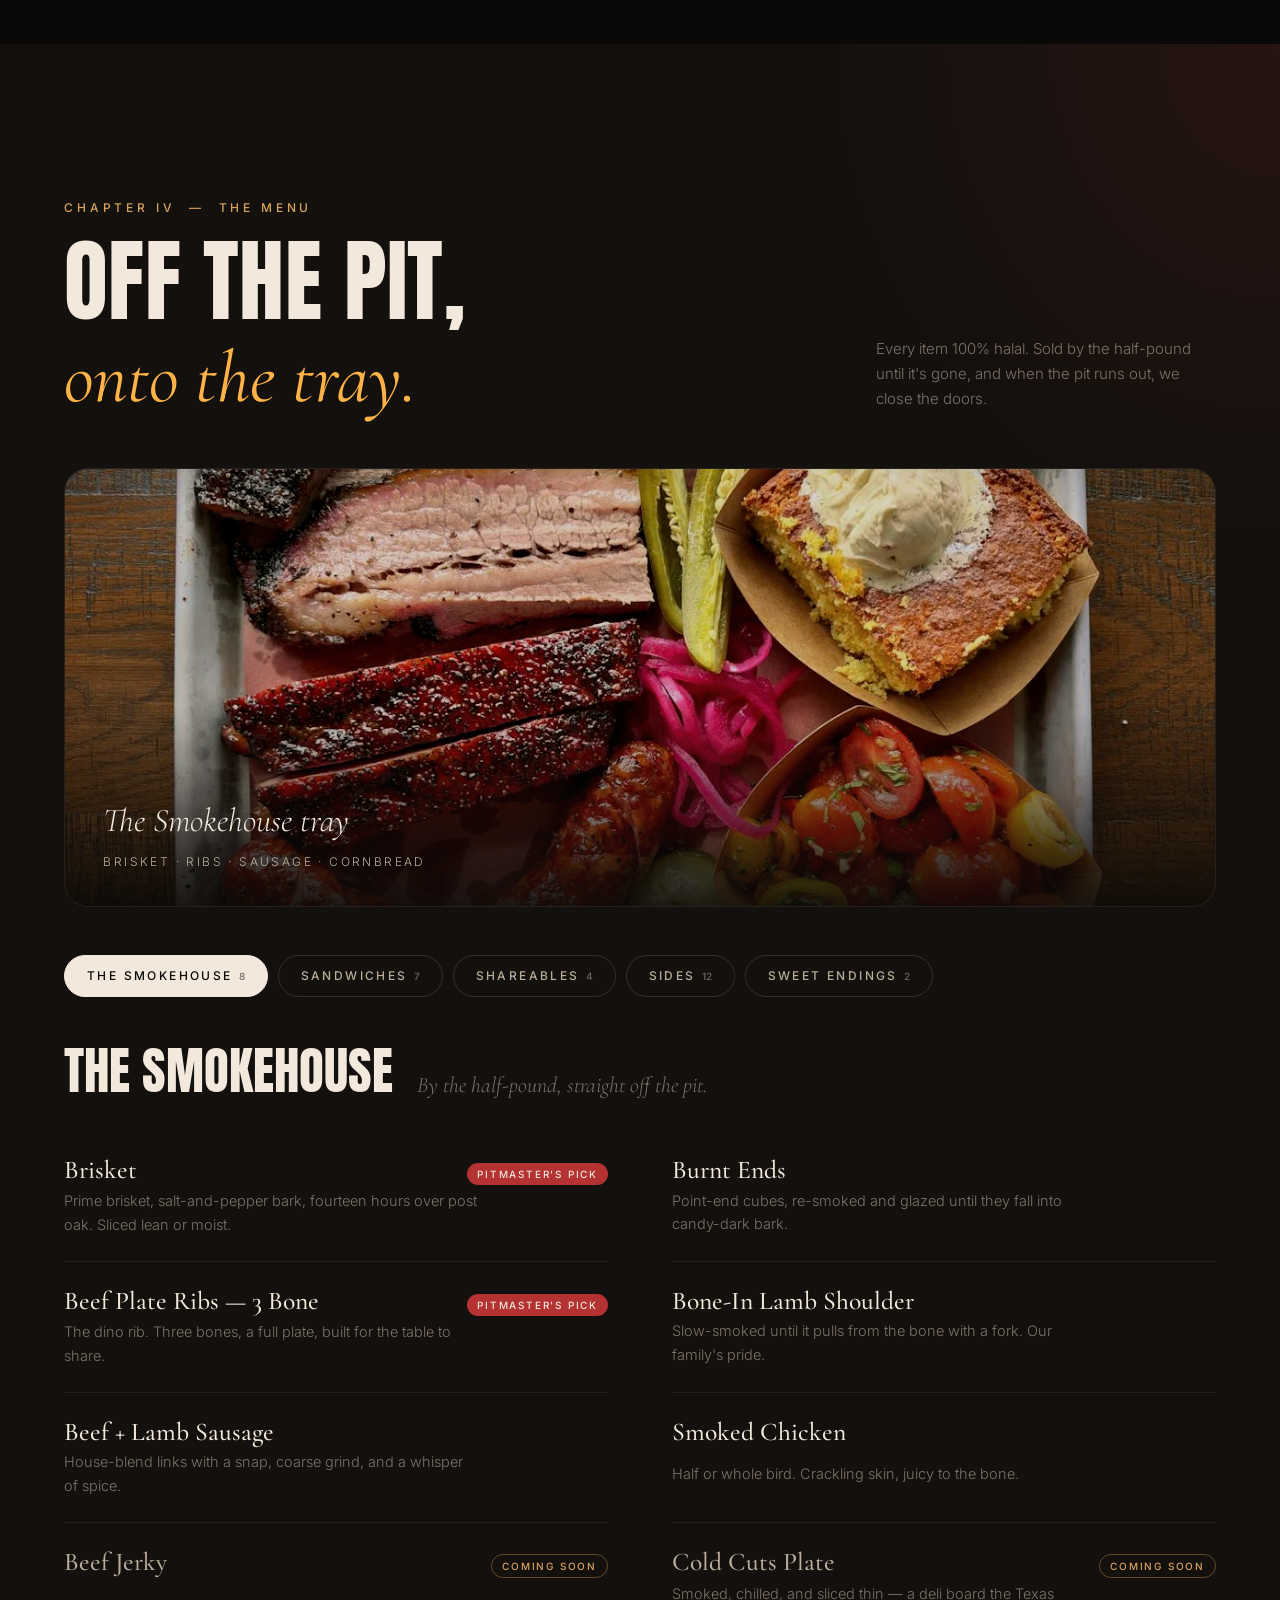
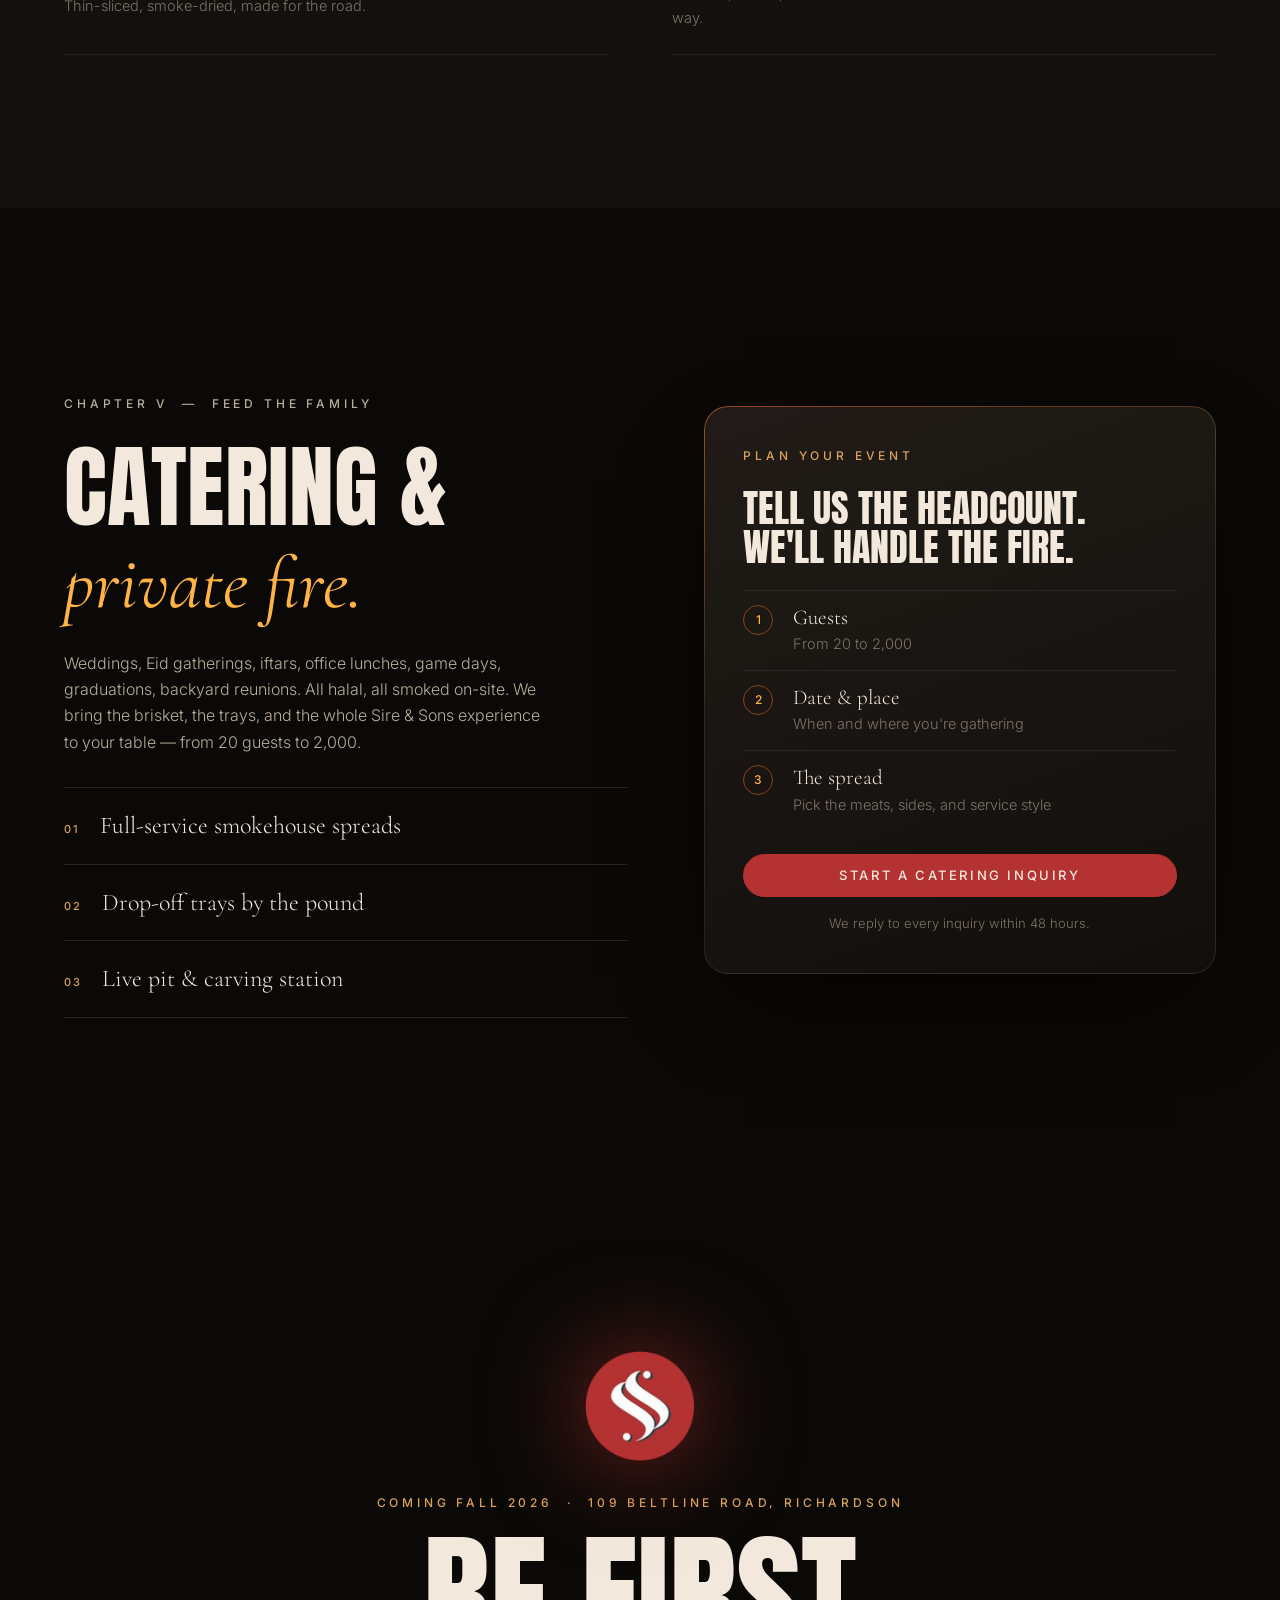
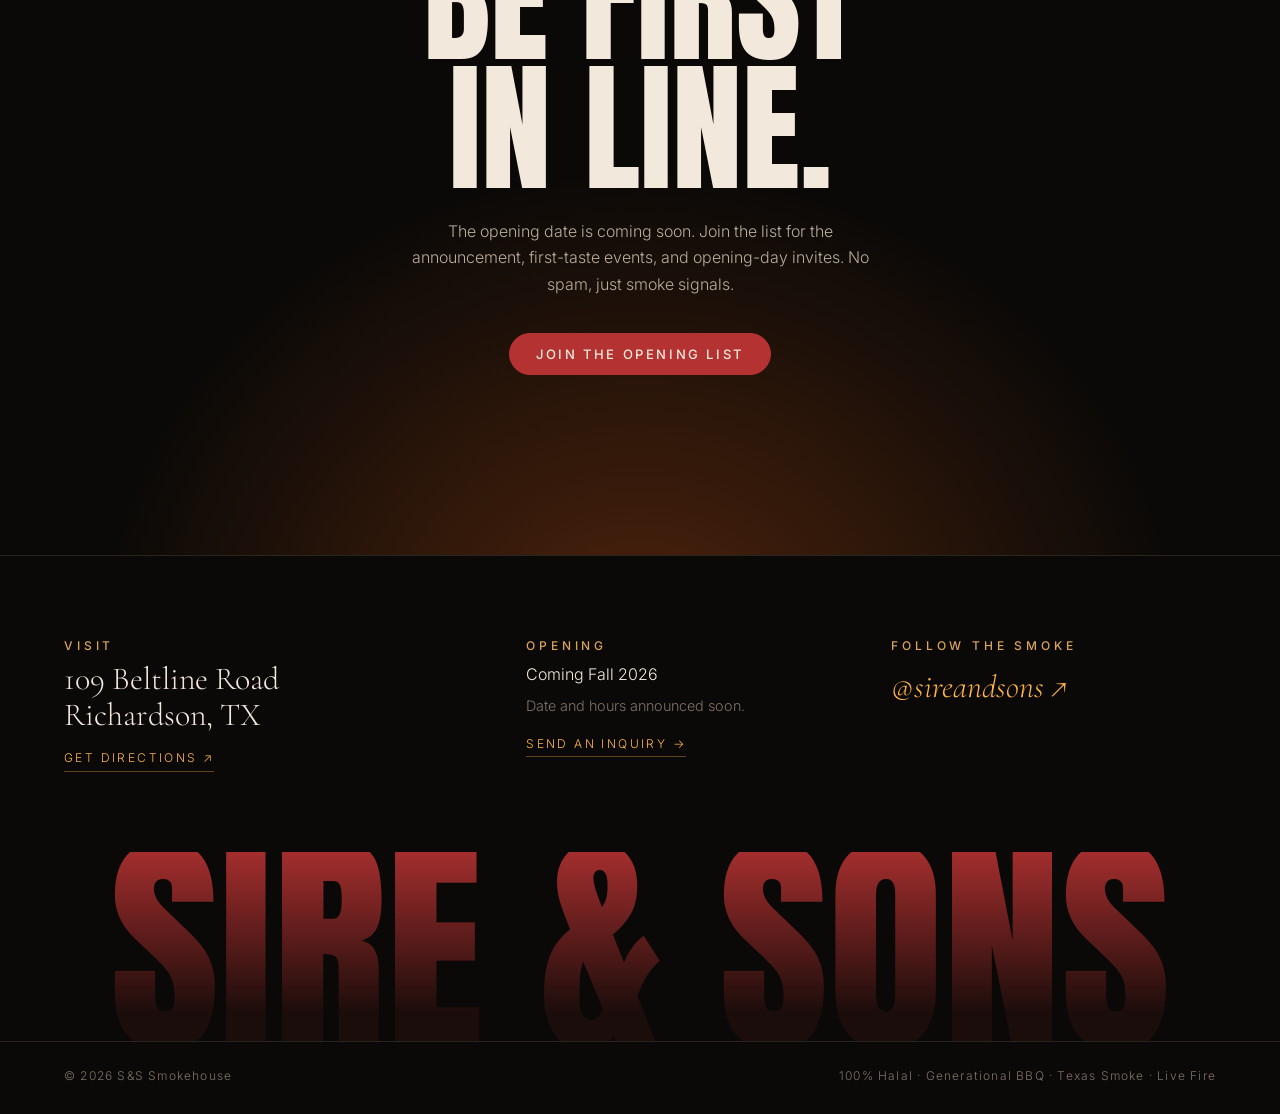
==== commit 85d4d405: "Add food photography: hero beef rib, pit card, menu tray, inquiry hero Photos are graded darker and " ====
--- a/index.html
+++ b/index.html
@@ -8,7 +8,7 @@
   <meta name="theme-color" content="#0b0907" />
   <meta property="og:title" content="S&amp;S Smokehouse — Generational BBQ" />
   <meta property="og:description" content="100% halal Texas BBQ. Coming Fall 2026 to Richardson, TX." />
-  <meta property="og:image" content="assets/logo-mark.png" />
+  <meta property="og:image" content="assets/photos/smokehouse-tray.webp" />
   <link rel="icon" type="image/png" href="assets/favicon.png" />
   <link rel="preconnect" href="https://fonts.googleapis.com" />
   <link rel="preconnect" href="https://fonts.gstatic.com" crossorigin />
@@ -47,6 +47,7 @@
   <main id="top">
     <!-- HERO -->
     <section class="hero" id="hero">
+      <div class="hero__photo" aria-hidden="true"><img src="assets/photos/beef-rib.webp" alt="" width="608" height="898" fetchpriority="high" /></div>
       <canvas class="hero__smoke" id="smoke" aria-hidden="true"></canvas>
       <canvas class="hero__embers" id="embers" aria-hidden="true"></canvas>
       <div class="hero__vignette" aria-hidden="true"></div>
@@ -152,7 +153,7 @@
             <p>Salt. Coarse black pepper. And a family blend we'll take to the grave. Applied the night before, every single time.</p>
           </article>
           <article class="pit__panel">
-            <div class="pit__art pit__art--fire" aria-hidden="true"><i></i><i></i><i></i></div>
+            <div class="pit__art pit__photo"><img src="assets/photos/pit-fire.webp" alt="Briskets and beef ribs on the pit" width="504" height="235" loading="lazy" /></div>
             <span class="pit__num">03</span>
             <h3>The Fire</h3>
             <p>Two-fifty and holding. Through the night, someone is always awake, tending the fire the way they were taught.</p>
@@ -197,6 +198,11 @@
           </div>
           <p class="menu__note reveal">Every item 100% halal. Sold by the half-pound until it's gone, and when the pit runs out, we close the doors.</p>
         </div>
+
+        <figure class="menu__photo reveal">
+          <img src="assets/photos/smokehouse-tray.webp" alt="A smokehouse tray with sliced brisket, beef ribs, sausage, pickles, and cornbread" width="1250" height="781" loading="lazy" />
+          <figcaption><span>The Smokehouse tray</span> Brisket · ribs · sausage · cornbread</figcaption>
+        </figure>
 
         <div class="tabs reveal" role="tablist" aria-label="Menu categories" id="menuTabs"></div>
         <div class="menu__panels" id="menuPanels"></div>
--- a/styles.css
+++ b/styles.css
@@ -587,6 +587,38 @@
 .done p { margin: 0; max-width: 46ch; color: var(--bone-dim); }
 .done__actions { display: flex; flex-wrap: wrap; gap: 12px; justify-content: center; }
 
+/* ---------- Photography ---------- */
+/* Every photo is graded darker and warmer so it sits inside the firelight. */
+.hero__photo {
+  position: absolute; top: 0; right: 0; bottom: 0; width: 44%;
+  -webkit-mask-image: linear-gradient(to right, transparent 0%, #000 38%), linear-gradient(to bottom, #000 70%, transparent 100%);
+  -webkit-mask-composite: source-in;
+          mask-image: linear-gradient(to right, transparent 0%, #000 38%), linear-gradient(to bottom, #000 70%, transparent 100%);
+          mask-composite: intersect;
+  opacity: 0; transition: opacity 2.4s var(--ease) .4s;
+}
+.is-ready .hero__photo { opacity: 1; }
+.hero__photo img { width: 100%; height: 100%; object-fit: cover; object-position: 55% 40%; filter: brightness(.82) contrast(1.08) saturate(1.1) sepia(.12); animation: drift 24s ease-in-out infinite alternate; transform-origin: 60% 50%; }
+@keyframes drift { from { transform: scale(1.04); } to { transform: scale(1.12) translate(-1%, -1%); } }
+
+.pit__panel:has(.pit__photo) .pit__num { z-index: 1; -webkit-text-stroke-color: rgba(242, 233, 220, .4); }
+.pit__photo { inset: 0 0 46% 0; overflow: hidden; border-radius: 24px 24px 0 0; }
+.pit__photo img { width: 100%; height: 100%; object-fit: cover; object-position: 50% 45%; filter: brightness(.78) contrast(1.1) saturate(1.1) sepia(.1); transition: transform 1.2s var(--ease); }
+.pit__photo::after { content: ""; position: absolute; inset: 0; background: linear-gradient(to bottom, rgba(11, 9, 7, .15), transparent 30%, var(--char-3) 100%), radial-gradient(70% 60% at 50% 100%, rgba(255, 106, 26, .25), transparent 70%); mix-blend-mode: normal; }
+.pit__panel:hover .pit__photo img { transform: scale(1.05); }
+
+.menu__photo { position: relative; margin: 0 0 48px; border-radius: 24px; overflow: hidden; aspect-ratio: 21 / 8; max-width: 100%; border: 1px solid rgba(242, 233, 220, .08); }
+.menu__photo img { width: 100%; height: 100%; object-fit: cover; object-position: 50% 40%; filter: brightness(.8) contrast(1.08) saturate(1.05) sepia(.1); transform: scale(1.08); transition: transform 2.4s var(--ease); }
+.menu__photo.is-in img { transform: scale(1); }
+.menu__photo::after { content: ""; position: absolute; inset: 0; pointer-events: none; background: radial-gradient(120% 90% at 50% 40%, transparent 45%, rgba(11, 9, 7, .75) 100%), linear-gradient(to top, rgba(11, 9, 7, .85), transparent 45%); }
+.menu__photo figcaption { position: absolute; z-index: 1; left: clamp(20px, 3vw, 40px); bottom: clamp(18px, 2.6vw, 34px); display: grid; gap: 4px; font-size: 12px; letter-spacing: .2em; text-transform: uppercase; color: var(--bone-dim); }
+.menu__photo figcaption span { font-family: var(--f-serif); font-style: italic; font-size: clamp(24px, 2.6vw, 36px); letter-spacing: 0; text-transform: none; color: var(--bone); }
+
+.inq-hero__photo { position: absolute; inset: 0;
+  -webkit-mask-image: linear-gradient(to left, #000 10%, transparent 75%), linear-gradient(to bottom, #000 55%, transparent 100%); -webkit-mask-composite: source-in;
+          mask-image: linear-gradient(to left, #000 10%, transparent 75%), linear-gradient(to bottom, #000 55%, transparent 100%); mask-composite: intersect; }
+.inq-hero__photo img { width: 100%; height: 100%; object-fit: cover; object-position: 70% 50%; opacity: .38; filter: brightness(.75) saturate(1.05) sepia(.15); }
+
 /* ---------- Responsive ---------- */
 @media (max-width: 960px) {
   .nav__links, .nav > .btn--small { display: none; }
@@ -609,6 +641,9 @@
   .stat:nth-child(3) { padding-left: 0; }
   .stat:nth-child(n+3) { border-top: 1px solid var(--ash); margin-top: 32px; }
   .items { grid-template-columns: 1fr; }
+  .hero__photo { width: 100%; -webkit-mask-image: linear-gradient(to bottom, transparent 0%, #000 30%, #000 60%, transparent 100%); mask-image: linear-gradient(to bottom, transparent 0%, #000 30%, #000 60%, transparent 100%); }
+  .is-ready .hero__photo { opacity: .45; }
+  .menu__photo { aspect-ratio: 4 / 3; }
   .halal__grid, .inq__grid { grid-template-columns: 1fr; }
   .seal { width: min(70%, 300px); }
   .summary { position: static; }
